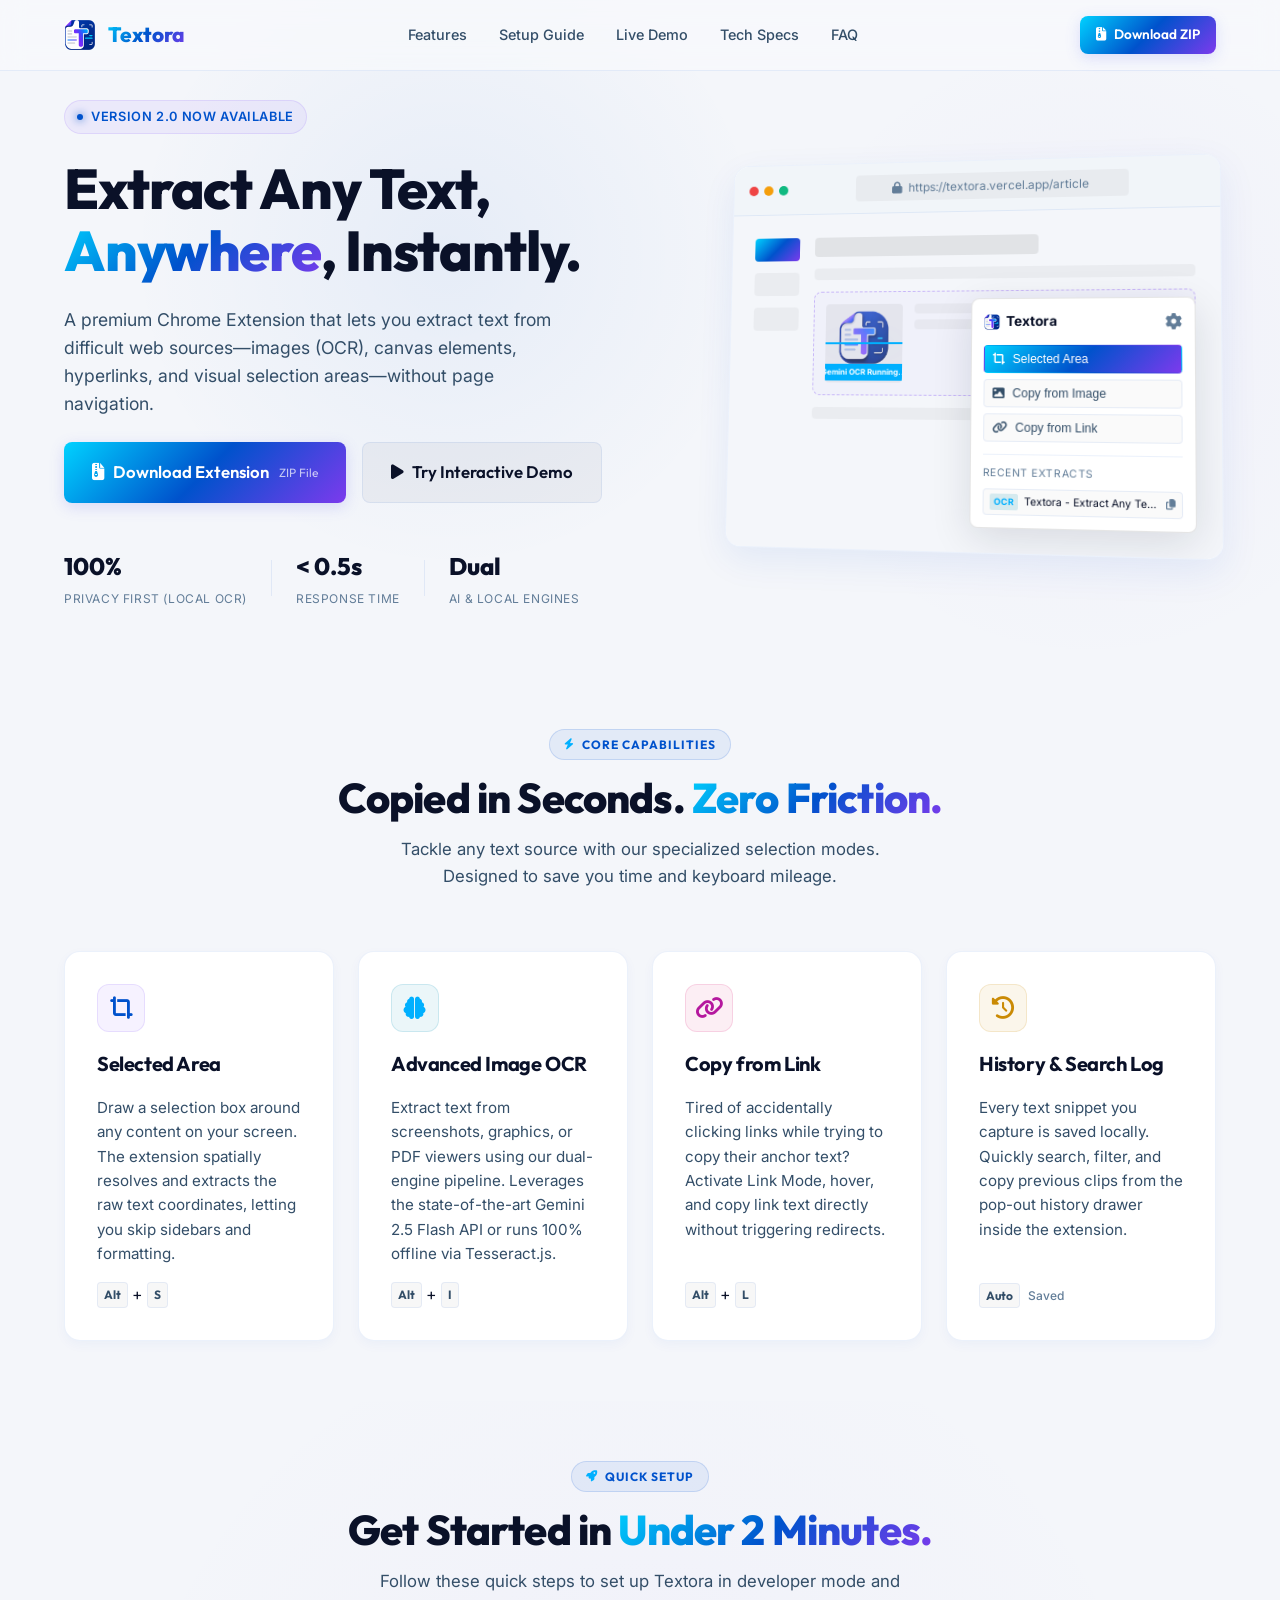
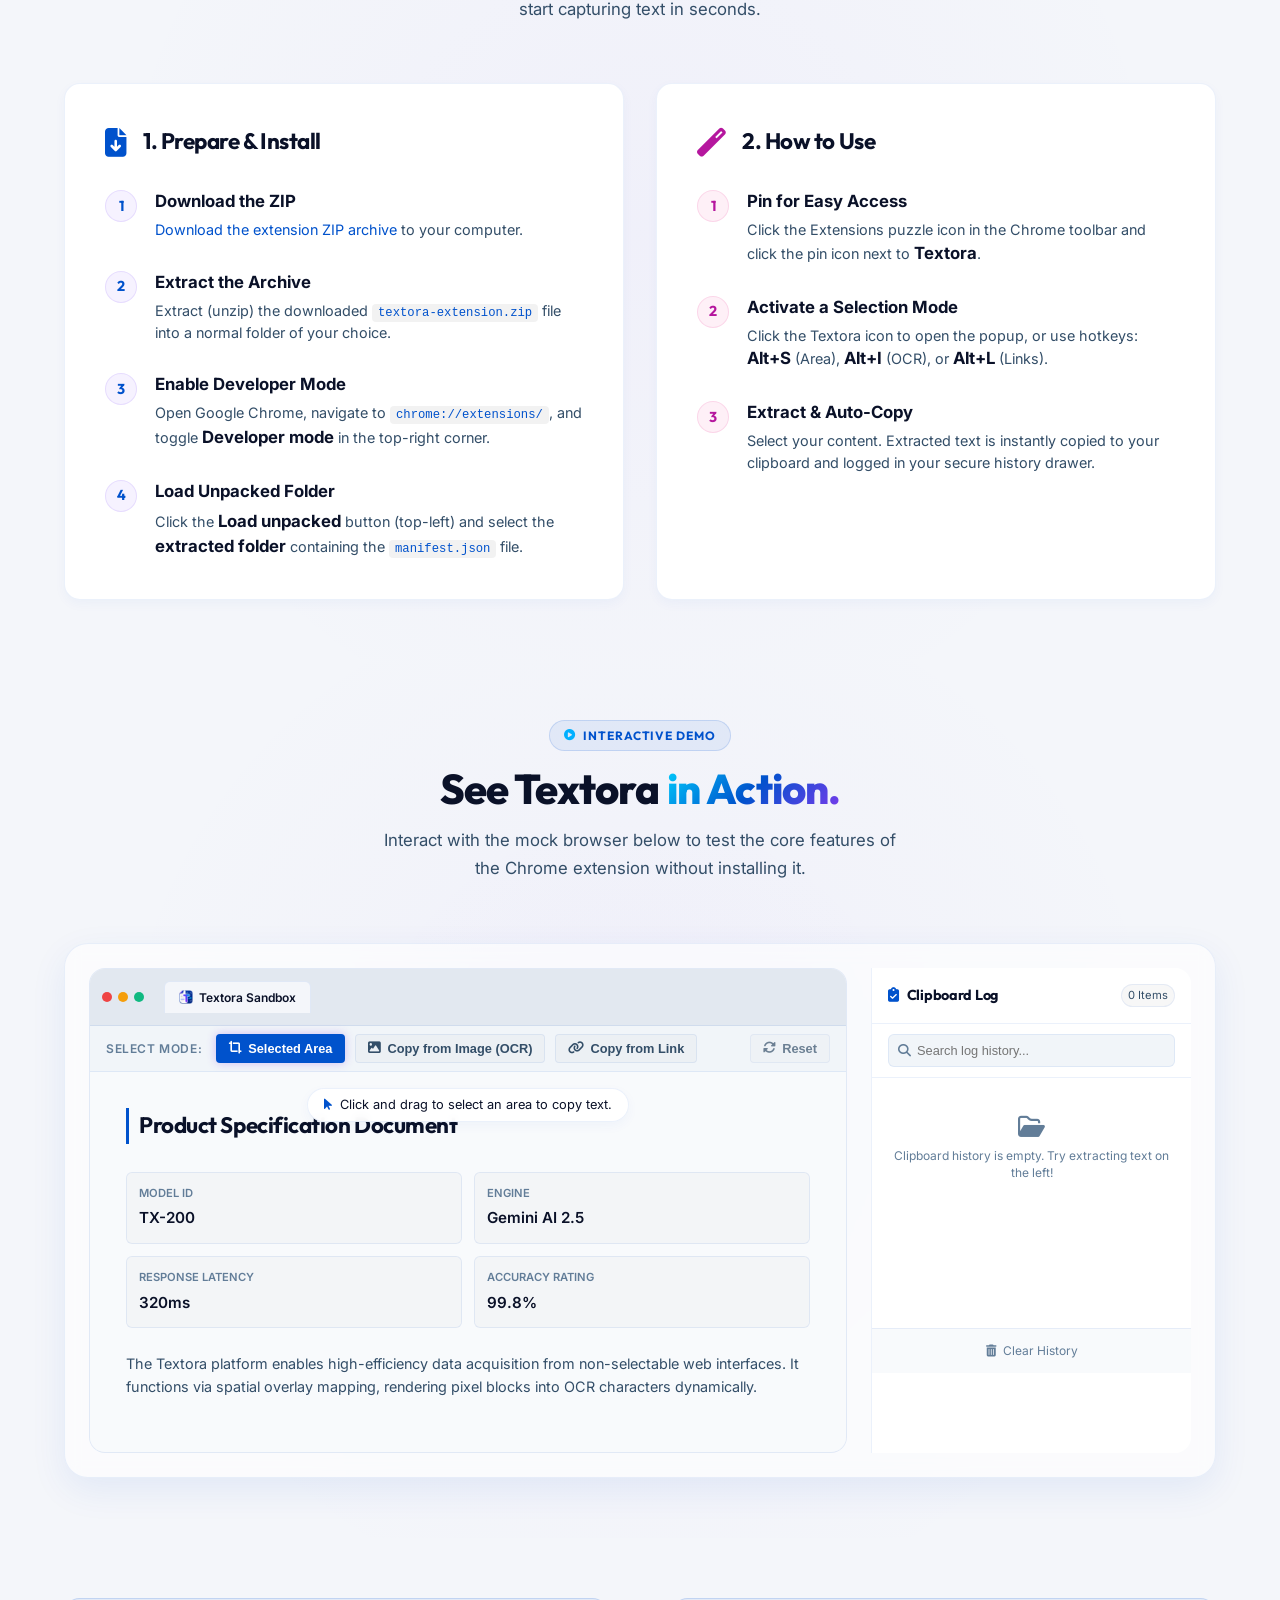
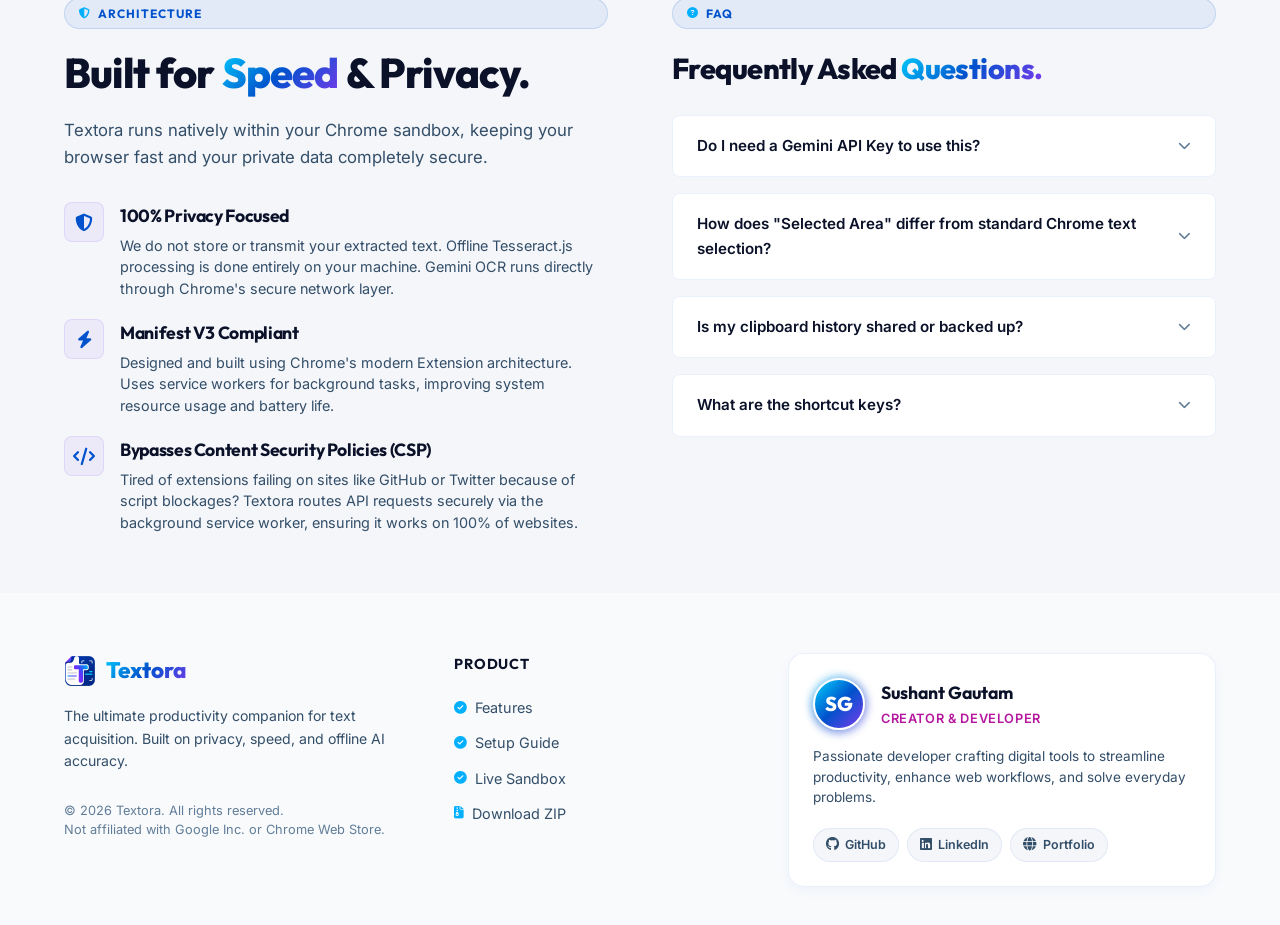
==== landing/index.html @ 580f899e "landing page make" ====
<!DOCTYPE html>
<html lang="en">
<head>
  <meta charset="UTF-8">
  <meta name="viewport" content="width=device-width, initial-scale=1.0">
  <title>Textora – Extract Any Text (Chrome Extension)</title>
  <meta name="description" content="Instantly copy all readable text from any webpage — full page, selected area, canvas elements, and image OCR. Powered by Gemini 2.5 Flash.">
  <link rel="icon" type="image/png" href="favicon.png">
  
  <!-- SEO & Social Meta Tags -->
  <meta property="og:title" content="Textora – Extract Any Text">
  <meta property="og:description" content="Instantly copy all readable text from any webpage — full page, selected area, canvas elements, and image OCR.">
  <meta property="og:image" content="logo.webp">
  <meta name="twitter:card" content="summary_large_image">

  <!-- Google Fonts -->
  <link rel="preconnect" href="https://fonts.googleapis.com">
  <link rel="preconnect" href="https://fonts.gstatic.com" crossorigin>
  <link href="https://fonts.googleapis.com/css2?family=Inter:wght@300;400;500;600;700&family=Outfit:wght@400;500;600;700;800&display=swap" rel="stylesheet">
  
  <!-- FontAwesome Icons -->
  <link rel="stylesheet" href="https://cdnjs.cloudflare.com/ajax/libs/font-awesome/6.4.0/css/all.min.css">
  
  <!-- Custom Stylesheet -->
  <link rel="stylesheet" href="style.css?v=1.7">
</head>
<body>

  <!-- Navigation Bar -->
  <header class="navbar" id="navbar">
    <div class="nav-container">
      <a href="#" class="brand">
        <img src="icon128.png" alt="Textora Logo" class="brand-logo" id="brand-logo-img">
        <span class="brand-name">Textora</span>
      </a>
      
      <nav class="nav-menu" id="nav-menu">
        <a href="#features" class="nav-link">Features</a>
        <a href="#guide" class="nav-link">Setup Guide</a>
        <a href="#playground" class="nav-link">Live Demo</a>
        <a href="#specs" class="nav-link">Tech Specs</a>
        <a href="#faq" class="nav-link">FAQ</a>
      </nav>
      
      <div class="nav-cta-wrapper">
        <a href="textora-extension.zip" download class="btn btn-primary btn-nav" id="nav-install-btn">
          <i class="fas fa-file-archive"></i> Download ZIP
        </a>
      </div>
    </div>
  </header>

  <!-- Hero Section -->
  <section class="hero-section">
    <div class="hero-glow-1"></div>
    <div class="hero-glow-2"></div>
    
    <div class="container hero-container">
      <div class="hero-content">
        <div class="hero-badge" id="hero-badge-tag">
          <span class="badge-dot"></span>
          <span class="badge-text">Version 2.0 Now Available</span>
        </div>
        <h1 class="hero-title">
          Extract Any Text, <span class="gradient-text">Anywhere</span>, Instantly.
        </h1>
        <p class="hero-description">
          A premium Chrome Extension that lets you extract text from difficult web sources—images (OCR), canvas elements, hyperlinks, and visual selection areas—without page navigation.
        </p>
        <div class="hero-ctas">
          <a href="textora-extension.zip" download class="btn btn-primary btn-lg" id="hero-primary-cta">
            <i class="fas fa-file-archive"></i> Download Extension <span class="btn-subtext">ZIP File</span>
          </a>
          <a href="#playground" class="btn btn-secondary btn-lg" id="hero-secondary-cta">
            <i class="fas fa-play"></i> Try Interactive Demo
          </a>
        </div>
        <div class="hero-stats">
          <div class="stat-item">
            <span class="stat-num">100%</span>
            <span class="stat-label">Privacy First (Local OCR)</span>
          </div>
          <div class="stat-divider"></div>
          <div class="stat-item">
            <span class="stat-num">&lt; 0.5s</span>
            <span class="stat-label">Response Time</span>
          </div>
          <div class="stat-divider"></div>
          <div class="stat-item">
            <span class="stat-num">Dual</span>
            <span class="stat-label">AI & Local Engines</span>
          </div>
        </div>
      </div>
      
      <!-- Interactive Preview/Mockup Window -->
      <div class="hero-preview">
        <div class="browser-window">
          <div class="browser-header">
            <div class="browser-dots">
              <span class="dot dot-red"></span>
              <span class="dot dot-yellow"></span>
              <span class="dot dot-green"></span>
            </div>
            <div class="browser-address">
              <i class="fas fa-lock"></i> https://textora.vercel.app/article
            </div>
          </div>
          <div class="browser-content">
            <div class="mock-webpage">
              <div class="mock-sidebar">
                <div class="sidebar-item active"></div>
                <div class="sidebar-item"></div>
                <div class="sidebar-item"></div>
              </div>
              <div class="mock-body">
                <div class="mock-text-title"></div>
                <div class="mock-text-paragraph-long"></div>
                
                <!-- Simulated Selection Area -->
                <div class="mock-selection-container">
                  <div class="mock-image-container">
                    <img src="logo.webp" alt="Extension Logo Preview" class="mock-img">
                    <div class="ocr-scanning-line"></div>
                    <div class="ocr-tag">Gemini OCR Running...</div>
                  </div>
                  <div class="mock-text-paragraph"></div>
                </div>

                <div class="mock-text-paragraph-medium"></div>
              </div>
              
              <!-- Simulated Extension Popup Overlay -->
              <div class="mock-extension-popup">
                <div class="popup-header">
                  <div class="popup-title">
                    <img src="icon128.png" alt="Textora Icon" class="popup-logo">
                    <span>Textora</span>
                  </div>
                  <i class="fas fa-cog text-muted"></i>
                </div>
                <div class="popup-buttons">
                  <button class="popup-btn active"><i class="fas fa-crop-alt"></i> Selected Area</button>
                  <button class="popup-btn"><i class="fas fa-image"></i> Copy from Image</button>
                  <button class="popup-btn"><i class="fas fa-link"></i> Copy from Link</button>
                </div>
                <div class="popup-history-preview">
                  <div class="history-preview-title">Recent Extracts</div>
                  <div class="history-item">
                    <span class="history-badge ocr">OCR</span>
                    <span class="history-text">Textora - Extract Any Text Instantly</span>
                    <i class="fas fa-copy icon-copy"></i>
                  </div>
                </div>
              </div>
            </div>
          </div>
        </div>
      </div>
    </div>
  </section>

  <!-- Core Features Section -->
  <section class="features-section" id="features">
    <div class="container">
      <div class="section-header">
        <span class="section-eyebrow"><i class="fas fa-bolt"></i> Core Capabilities</span>
        <h2 class="section-title">Copied in Seconds. <span class="gradient-text">Zero Friction.</span></h2>
        <p class="section-subtitle">Tackle any text source with our specialized selection modes. Designed to save you time and keyboard mileage.</p>
      </div>
      
      <div class="features-grid">
        <!-- Feature 1 -->
        <div class="feature-card" id="feature-card-area">
          <div class="feature-icon-wrapper purple">
            <i class="fas fa-crop-alt"></i>
          </div>
          <h3 class="feature-card-title">Selected Area</h3>
          <p class="feature-card-description">
            Draw a selection box around any content on your screen. The extension spatially resolves and extracts the raw text coordinates, letting you skip sidebars and formatting.
          </p>
          <div class="feature-shortcut">
            <span class="shortcut-key">Alt</span> + <span class="shortcut-key">S</span>
          </div>
        </div>

        <!-- Feature 2 -->
        <div class="feature-card" id="feature-card-ocr">
          <div class="feature-icon-wrapper cyan">
            <i class="fas fa-brain"></i>
          </div>
          <h3 class="feature-card-title">Advanced Image OCR</h3>
          <p class="feature-card-description">
            Extract text from screenshots, graphics, or PDF viewers using our dual-engine pipeline. Leverages the state-of-the-art Gemini 2.5 Flash API or runs 100% offline via Tesseract.js.
          </p>
          <div class="feature-shortcut">
            <span class="shortcut-key">Alt</span> + <span class="shortcut-key">I</span>
          </div>
        </div>

        <!-- Feature 3 -->
        <div class="feature-card" id="feature-card-link">
          <div class="feature-icon-wrapper pink">
            <i class="fas fa-link"></i>
          </div>
          <h3 class="feature-card-title">Copy from Link</h3>
          <p class="feature-card-description">
            Tired of accidentally clicking links while trying to copy their anchor text? Activate Link Mode, hover, and copy link text directly without triggering redirects.
          </p>
          <div class="feature-shortcut">
            <span class="shortcut-key">Alt</span> + <span class="shortcut-key">L</span>
          </div>
        </div>

        <!-- Feature 4 -->
        <div class="feature-card" id="feature-card-history">
          <div class="feature-icon-wrapper yellow">
            <i class="fas fa-history"></i>
          </div>
          <h3 class="feature-card-title">History & Search Log</h3>
          <p class="feature-card-description">
            Every text snippet you capture is saved locally. Quickly search, filter, and copy previous clips from the pop-out history drawer inside the extension.
          </p>
          <div class="feature-shortcut">
            <span class="shortcut-key">Auto</span> <span class="shortcut-label">Saved</span>
          </div>
        </div>
      </div>
    </div>
  </section>

  <!-- Getting Started (Prepare & Use) Section -->
  <section class="guide-section" id="guide">
    <div class="container">
      <div class="section-header">
        <span class="section-eyebrow"><i class="fas fa-rocket"></i> Quick Setup</span>
        <h2 class="section-title">Get Started in <span class="gradient-text">Under 2 Minutes.</span></h2>
        <p class="section-subtitle">Follow these quick steps to set up Textora in developer mode and start capturing text in seconds.</p>
      </div>
      
      <div class="guide-grid">
        <!-- Left Side: Prepare / Install -->
        <div class="guide-card">
          <div class="guide-card-header">
            <i class="fas fa-file-download guide-icon purple-text"></i>
            <h3>1. Prepare & Install</h3>
          </div>
          <ul class="guide-steps">
            <li>
              <span class="step-num-badge">1</span>
              <div class="step-text">
                <strong>Download the ZIP</strong>
                <p><a href="textora-extension.zip" download class="text-indigo">Download the extension ZIP archive</a> to your computer.</p>
              </div>
            </li>
            <li>
              <span class="step-num-badge">2</span>
              <div class="step-text">
                <strong>Extract the Archive</strong>
                <p>Extract (unzip) the downloaded <code>textora-extension.zip</code> file into a normal folder of your choice.</p>
              </div>
            </li>
            <li>
              <span class="step-num-badge">3</span>
              <div class="step-text">
                <strong>Enable Developer Mode</strong>
                <p>Open Google Chrome, navigate to <code>chrome://extensions/</code>, and toggle <strong>Developer mode</strong> in the top-right corner.</p>
              </div>
            </li>
            <li>
              <span class="step-num-badge">4</span>
              <div class="step-text">
                <strong>Load Unpacked Folder</strong>
                <p>Click the <strong>Load unpacked</strong> button (top-left) and select the <strong>extracted folder</strong> containing the <code>manifest.json</code> file.</p>
              </div>
            </li>
          </ul>
        </div>

        <!-- Right Side: Learn to Use -->
        <div class="guide-card">
          <div class="guide-card-header">
            <i class="fas fa-magic guide-icon pink-text"></i>
            <h3>2. How to Use</h3>
          </div>
          <ul class="guide-steps">
            <li>
              <span class="step-num-badge">1</span>
              <div class="step-text">
                <strong>Pin for Easy Access</strong>
                <p>Click the Extensions puzzle icon in the Chrome toolbar and click the pin icon next to <strong>Textora</strong>.</p>
              </div>
            </li>
            <li>
              <span class="step-num-badge">2</span>
              <div class="step-text">
                <strong>Activate a Selection Mode</strong>
                <p>Click the Textora icon to open the popup, or use hotkeys: <strong>Alt+S</strong> (Area), <strong>Alt+I</strong> (OCR), or <strong>Alt+L</strong> (Links).</p>
              </div>
            </li>
            <li>
              <span class="step-num-badge">3</span>
              <div class="step-text">
                <strong>Extract & Auto-Copy</strong>
                <p>Select your content. Extracted text is instantly copied to your clipboard and logged in your secure history drawer.</p>
              </div>
            </li>
          </ul>
        </div>
      </div>
    </div>
  </section>

  <!-- Interactive Live Playground Section -->
  <section class="playground-section" id="playground">
    <div class="playground-glow"></div>
    <div class="container">
      <div class="section-header">
        <span class="section-eyebrow"><i class="fas fa-play-circle"></i> Interactive Demo</span>
        <h2 class="section-title">See Textora <span class="gradient-text">in Action.</span></h2>
        <p class="section-subtitle">Interact with the mock browser below to test the core features of the Chrome extension without installing it.</p>
      </div>

      <div class="playground-layout">
        <!-- Interactive Webpage Simulator -->
        <div class="simulator-main">
          <div class="simulator-browser-header">
            <div class="simulator-dots">
              <span class="dot dot-red"></span>
              <span class="dot dot-yellow"></span>
              <span class="dot dot-green"></span>
            </div>
            <div class="simulator-tabs">
              <div class="simulator-tab active">
                <img src="icon128.png" alt="Textora Tab Logo" class="tab-icon">
                Textora Sandbox
              </div>
            </div>
          </div>
          
          <!-- Mode Toolbar Selector -->
          <div class="simulator-toolbar">
            <span class="toolbar-label">Select Mode:</span>
            <button class="tool-btn active" id="tool-area" data-mode="area">
              <i class="fas fa-crop-alt"></i> Selected Area
            </button>
            <button class="tool-btn" id="tool-ocr" data-mode="ocr">
              <i class="fas fa-image"></i> Copy from Image (OCR)
            </button>
            <button class="tool-btn" id="tool-link" data-mode="link">
              <i class="fas fa-link"></i> Copy from Link
            </button>
            <button class="tool-btn reset-btn" id="tool-reset" title="Reset Sandbox">
              <i class="fas fa-sync-alt"></i> Reset
            </button>
          </div>

          <!-- Canvas/Webpage Screen Simulator -->
          <div class="simulator-screen" id="sim-screen">
            <div class="screen-overlay-instructions" id="screen-instructions">
              <i class="fas fa-mouse-pointer pointer-icon"></i>
              <span id="instruction-text">Click and drag to select an area to copy text.</span>
            </div>

            <!-- Selection Box Helper -->
            <div class="selection-box" id="selection-box"></div>

            <!-- Page content that changes or is interactive based on active mode -->
            <div class="sandbox-page-content" id="sandbox-content">
              <!-- Selected Area content -->
              <div class="sandbox-area-content active-content" id="content-area-pane">
                <h3 class="sandbox-title">Product Specification Document</h3>
                <div class="sandbox-grid">
                  <div class="sandbox-grid-item" data-text="Model ID: TX-200">
                    <span class="grid-label">Model ID</span>
                    <span class="grid-val">TX-200</span>
                  </div>
                  <div class="sandbox-grid-item" data-text="Engine: Gemini AI 2.5">
                    <span class="grid-label">Engine</span>
                    <span class="grid-val">Gemini AI 2.5</span>
                  </div>
                  <div class="sandbox-grid-item" data-text="Response Latency: 320ms">
                    <span class="grid-label">Response Latency</span>
                    <span class="grid-val">320ms</span>
                  </div>
                  <div class="sandbox-grid-item" data-text="Accuracy Rating: 99.8%">
                    <span class="grid-label">Accuracy Rating</span>
                    <span class="grid-val">99.8%</span>
                  </div>
                </div>
                <p class="sandbox-desc" data-text="The Textora platform enables high-efficiency data acquisition from non-selectable web interfaces.">
                  The Textora platform enables high-efficiency data acquisition from non-selectable web interfaces. It functions via spatial overlay mapping, rendering pixel blocks into OCR characters dynamically.
                </p>
              </div>

              <!-- OCR Content -->
              <div class="sandbox-ocr-content" id="content-ocr-pane">
                <h3 class="sandbox-title">Extract Text from Images</h3>
                <p class="sandbox-desc">Double click the image or draw a box over it to trigger simulated OCR.</p>
                <div class="ocr-playground-image-container" id="ocr-img-container">
                  <img src="logo.webp" alt="Textora Infographic Logo" class="ocr-target-image" id="ocr-target-image-el">
                  <div class="ocr-marker-overlay">
                    <div class="text-marker" style="top: 25%; left: 35%;">TEXTORA OCR</div>
                    <div class="text-marker" style="top: 50%; left: 24%;">FAST MULTIMODAL EXTRACTION</div>
                    <div class="text-marker" style="top: 72%; left: 33%;">100% RELIABLE TEXT CAPTURE</div>
                  </div>
                  <div class="ocr-scanning-bar" id="ocr-scan-bar"></div>
                </div>
              </div>

              <!-- Link Content -->
              <div class="sandbox-link-content" id="content-link-pane">
                <h3 class="sandbox-title">Copy Link Text</h3>
                <p class="sandbox-desc">Clicking any link below will copy its text without redirecting your browser.</p>
                
                <div class="sandbox-links-list">
                  <a href="textora-extension.zip" download class="sandbox-sim-link" data-text="Download V2.0 Setup Installer">
                    <i class="fas fa-download"></i> Download V2.0 Setup Installer
                  </a>
                  <a href="#playground" class="sandbox-sim-link" data-text="Access Gemini API Developer Console">
                    <i class="fas fa-external-link-alt"></i> Access Gemini API Developer Console
                  </a>
                  <a href="#playground" class="sandbox-sim-link" data-text="View Complete Open Source Repository">
                    <i class="fab fa-github"></i> View Complete Open Source Repository
                  </a>
                </div>
              </div>
            </div>
          </div>
        </div>

        <!-- Simulated Extension History Drawer Sidebar -->
        <div class="simulator-sidebar">
          <div class="sidebar-header">
            <h4 class="sidebar-title"><i class="fas fa-clipboard-check text-indigo"></i> Clipboard Log</h4>
            <span class="history-count" id="history-counter">0 Items</span>
          </div>
          <div class="sidebar-search">
            <i class="fas fa-search search-icon"></i>
            <input type="text" placeholder="Search log history..." class="search-input" id="search-history-input">
          </div>
          
          <!-- History Items Container -->
          <div class="sidebar-history-list" id="history-items-list">
            <!-- Dynamic items go here -->
            <div class="history-empty" id="history-empty-state">
              <i class="far fa-folder-open empty-icon"></i>
              <p>Clipboard history is empty. Try extracting text on the left!</p>
            </div>
          </div>

          <div class="sidebar-footer">
            <div class="btn-clear-history" id="clear-history-btn">
              <i class="fas fa-trash-alt"></i> Clear History
            </div>
          </div>
        </div>
      </div>
    </div>
  </section>

  <!-- Technical Specifications / FAQ Section -->
  <section class="specs-section" id="specs">
    <div class="container">
      <div class="specs-grid">
        <div class="specs-details">
          <span class="section-eyebrow" style="justify-content:flex-start;"><i class="fas fa-shield-alt"></i> Architecture</span>
          <h2 class="section-title text-left">Built for <span class="gradient-text">Speed</span> &amp; Privacy.</h2>
          <p class="specs-intro">Textora runs natively within your Chrome sandbox, keeping your browser fast and your private data completely secure.</p>
          
          <div class="spec-row">
            <div class="spec-icon"><i class="fas fa-shield-alt"></i></div>
            <div class="spec-info">
              <h4>100% Privacy Focused</h4>
              <p>We do not store or transmit your extracted text. Offline Tesseract.js processing is done entirely on your machine. Gemini OCR runs directly through Chrome's secure network layer.</p>
            </div>
          </div>

          <div class="spec-row">
            <div class="spec-icon"><i class="fas fa-bolt"></i></div>
            <div class="spec-info">
              <h4>Manifest V3 Compliant</h4>
              <p>Designed and built using Chrome's modern Extension architecture. Uses service workers for background tasks, improving system resource usage and battery life.</p>
            </div>
          </div>

          <div class="spec-row">
            <div class="spec-icon"><i class="fas fa-code"></i></div>
            <div class="spec-info">
              <h4>Bypasses Content Security Policies (CSP)</h4>
              <p>Tired of extensions failing on sites like GitHub or Twitter because of script blockages? Textora routes API requests securely via the background service worker, ensuring it works on 100% of websites.</p>
            </div>
          </div>
        </div>

        <!-- FAQ Cards -->
        <div class="faq-container" id="faq">
          <span class="section-eyebrow" style="justify-content:flex-start;"><i class="fas fa-question-circle"></i> FAQ</span>
          <h3 class="faq-section-title">Frequently Asked <span class="gradient-text">Questions.</span></h3>
          
          <div class="faq-item">
            <div class="faq-question">
              <span>Do I need a Gemini API Key to use this?</span>
              <i class="fas fa-chevron-down faq-arrow"></i>
            </div>
            <div class="faq-answer">
              <p>No, you do not. Textora includes Tesseract.js running fully locally in your browser to perform OCR offline. If you want maximum speed and accuracy for complex text, you can configure your own Gemini API Key (Gemini 2.5 Flash is currently free to use).</p>
            </div>
          </div>

          <div class="faq-item">
            <div class="faq-question">
              <span>How does "Selected Area" differ from standard Chrome text selection?</span>
              <i class="fas fa-chevron-down faq-arrow"></i>
            </div>
            <div class="faq-answer">
              <p>Standard selection forces you to select lines of text sequentially. Selected Area lets you draw a physical bounding box. It then traverses the page's DOM elements and extracts only the text that visually overlaps with that box. Ideal for columns, graphs, and tables.</p>
            </div>
          </div>

          <div class="faq-item">
            <div class="faq-question">
              <span>Is my clipboard history shared or backed up?</span>
              <i class="fas fa-chevron-down faq-arrow"></i>
            </div>
            <div class="faq-answer">
              <p>Never. Your history is stored inside the local storage of your web browser (`chrome.storage.local`). We have no servers, no analytic scripts tracking your copies, and zero access to your captured text.</p>
            </div>
          </div>

          <div class="faq-item">
            <div class="faq-question">
              <span>What are the shortcut keys?</span>
              <i class="fas fa-chevron-down faq-arrow"></i>
            </div>
            <div class="faq-answer">
              <p>You can toggle actions instantly using the standard hotkeys: Alt+S (Selected Area), Alt+I (Copy from Image OCR), and Alt+L (Copy Link Text). These shortcuts can be customized in `chrome://extensions/shortcuts`.</p>
            </div>
          </div>
        </div>
      </div>
    </div>
  </section>



  <!-- Footer -->
  <footer class="site-footer">
    <div class="container footer-container">
      <!-- Column 1: Brand Info & Copyright -->
      <div class="footer-brand">
        <div class="footer-logo-wrapper">
          <img src="icon128.png" alt="Textora Footer Logo" class="footer-logo">
          <span class="footer-logo-text">Textora</span>
        </div>
        <p class="footer-desc">The ultimate productivity companion for text acquisition. Built on privacy, speed, and offline AI accuracy.</p>
        <p class="footer-copyright">&copy; 2026 Textora. All rights reserved.<br>Not affiliated with Google Inc. or Chrome Web Store.</p>
      </div>
      
      <!-- Column 2: Product Quick Links -->
      <div class="footer-links-col">
        <h5>Product</h5>
        <a href="#features" id="footer-link-features"><i class="fas fa-circle-check footer-link-icon"></i> Features</a>
        <a href="#guide" id="footer-link-guide"><i class="fas fa-circle-check footer-link-icon"></i> Setup Guide</a>
        <a href="#playground" id="footer-link-playground"><i class="fas fa-circle-check footer-link-icon"></i> Live Sandbox</a>
        <a href="textora-extension.zip" download id="footer-link-download"><i class="fas fa-file-archive footer-link-icon"></i> Download ZIP</a>
      </div>

      <!-- Column 3: Founder Card -->
      <div class="footer-founder">
        <div class="founder-card">
          <div class="founder-card-header">
            <div class="founder-avatar-wrapper">
              <div class="founder-avatar">SG</div>
              <div class="founder-avatar-glow"></div>
            </div>
            <div class="founder-meta">
              <span class="founder-name">Sushant Gautam</span>
              <span class="founder-role">Creator & Developer</span>
            </div>
          </div>
          <p class="founder-bio">Passionate developer crafting digital tools to streamline productivity, enhance web workflows, and solve everyday problems.</p>
          <div class="founder-socials">
            <a href="https://github.com/Iamsushantgautam" target="_blank" class="founder-social-btn github" id="founder-link-github" aria-label="GitHub">
              <i class="fab fa-github"></i>
              <span>GitHub</span>
            </a>
            <a href="https://www.linkedin.com/in/iamsushantgautam" target="_blank" class="founder-social-btn linkedin" id="founder-link-linkedin" aria-label="LinkedIn">
              <i class="fab fa-linkedin"></i>
              <span>LinkedIn</span>
            </a>
            <a href="https://sushant.online" target="_blank" class="founder-social-btn portfolio" id="founder-link-portfolio" aria-label="Portfolio">
              <i class="fas fa-globe"></i>
              <span>Portfolio</span>
            </a>
          </div>
        </div>
      </div>
    </div>
  </footer>

  <!-- Script for Interactive Playground -->
  <script src="script.js?v=1.1"></script>
</body>
</html>
---- landing/style.css ----
/* ==========================================================================
   Textora Landing Page - Design System & Styling (Light Mode Exclusive)
   ========================================================================== */

/* --- CSS VARIABLES & TOKENS --- */
:root {
  --font-display: 'Outfit', 'Inter', system-ui, -apple-system, sans-serif;
  --font-body: 'Inter', system-ui, -apple-system, sans-serif;
  
  /* Color Palette - Light Theme matched with Logo */
  --bg-main: #f4f6fa;
  --bg-surface: #ffffff;
  --bg-surface-hover: #eef2f7;
  --bg-input: #f1f5f9;
  
  /* Custom Gradients representing the Logo's 'T' gradient */
  --primary-gradient: linear-gradient(135deg, #00d2ff 0%, #0052cc 50%, #7c3aed 100%);
  --cyan-gradient: linear-gradient(135deg, #00d2ff 0%, #0088cc 100%);
  --pink-gradient: linear-gradient(135deg, #7c3aed 0%, #b5179e 100%); /* Magenta fold */
  --glow-gradient: radial-gradient(circle, rgba(0, 82, 204, 0.06) 0%, rgba(0, 82, 204, 0) 70%);

  --color-primary: #0052cc;         /* Logo central blue */
  --color-primary-light: #0073e6;   /* Sky blue */
  --color-cyan: #00b0ff;            /* Electric cyan top of T */
  --color-pink: #b5179e;            /* Magenta fold corner */
  --color-yellow: #ca8a04;          /* Warm gold */
  
  --text-primary: #0a1128;          /* Very deep blue-black text */
  --text-secondary: #334e68;        /* Blue-grey secondary text */
  --text-muted: #627d98;            /* Muted blue-grey text */
  
  /* Borders and Shadows */
  --border-color: rgba(0, 82, 204, 0.08);
  --border-color-focus: rgba(0, 82, 204, 0.4);
  --shadow-sm: 0 4px 12px rgba(0, 82, 204, 0.04);
  --shadow-md: 0 12px 36px rgba(0, 82, 204, 0.08);
  --shadow-glow: 0 0 25px rgba(0, 82, 204, 0.15);
  --shadow-glow-cyan: 0 0 25px rgba(0, 176, 255, 0.15);
  
  /* Layout */
  --container-max-width: 1200px;
  --border-radius-sm: 8px;
  --border-radius-md: 16px;
  --border-radius-lg: 24px;
  --transition-fast: 0.2s ease;
  --transition-normal: 0.3s ease;
}

/* --- RESET & BASE STYLES --- */
* {
  box-sizing: border-box;
  margin: 0;
  padding: 0;
}

html {
  scroll-behavior: smooth;
}

body {
  background-color: var(--bg-main);
  color: var(--text-primary);
  font-family: var(--font-body);
  line-height: 1.6;
  -webkit-font-smoothing: antialiased;
  overflow-x: hidden;
}

h1, h2, h3, h4, h5, h6 {
  font-family: var(--font-display);
  font-weight: 700;
  letter-spacing: -0.02em;
}

a {
  color: inherit;
  text-decoration: none;
}

/* --- UTILITY CLASSES --- */
.container {
  width: 90%;
  max-width: var(--container-max-width);
  margin: 0 auto;
}

.gradient-text {
  background: var(--primary-gradient);
  -webkit-background-clip: text;
  -webkit-text-fill-color: transparent;
}

.text-center { text-align: center; }
.text-left { text-align: left; }
.text-muted { color: var(--text-muted); }
.text-indigo { color: var(--color-primary); }

/* --- BUTTONS --- */
.btn {
  display: inline-flex;
  align-items: center;
  justify-content: center;
  gap: 8px;
  padding: 10px 20px;
  border-radius: var(--border-radius-sm);
  font-family: var(--font-display);
  font-weight: 600;
  cursor: pointer;
  transition: all var(--transition-fast) ease-in-out;
  border: none;
  font-size: 0.95rem;
}

.btn-primary {
  background: var(--primary-gradient);
  color: #fff;
  box-shadow: 0 4px 15px rgba(99, 102, 241, 0.2);
}

.btn-primary:hover {
  transform: translateY(-2px);
  box-shadow: var(--shadow-glow);
  filter: brightness(1.1);
}

.btn-secondary {
  background: rgba(15, 23, 42, 0.04);
  border: 1px solid var(--border-color);
  color: var(--text-primary);
}

.btn-secondary:hover {
  background: rgba(15, 23, 42, 0.08);
  transform: translateY(-2px);
}

.btn-lg {
  padding: 16px 28px;
  font-size: 1.05rem;
  border-radius: var(--border-radius-sm);
}

.btn-nav {
  padding: 8px 16px;
  font-size: 0.85rem;
}

.btn-subtext {
  font-size: 0.75rem;
  opacity: 0.7;
  font-weight: 400;
  margin-left: 2px;
}

/* --- NAVIGATION BAR --- */
.navbar {
  position: fixed;
  top: 0;
  left: 0;
  right: 0;
  z-index: 100;
  padding: 16px 0;
  background: rgba(248, 250, 252, 0.7);
  backdrop-filter: blur(12px);
  border-bottom: 1px solid var(--border-color);
  transition: padding var(--transition-fast);
}

.navbar.scrolled {
  padding: 12px 0;
  background: rgba(248, 250, 252, 0.9);
}

.nav-container {
  width: 90%;
  max-width: var(--container-max-width);
  margin: 0 auto;
  display: flex;
  align-items: center;
  justify-content: space-between;
}

.brand {
  display: flex;
  align-items: center;
  gap: 12px;
}

.brand-logo {
  width: 32px;
  height: 32px;
}

.brand-name {
  font-family: var(--font-display);
  font-size: 1.3rem;
  font-weight: 800;
  background: var(--primary-gradient);
  -webkit-background-clip: text;
  -webkit-text-fill-color: transparent;
}

.nav-menu {
  display: flex;
  gap: 32px;
}

.nav-link {
  color: var(--text-secondary);
  font-size: 0.9rem;
  font-weight: 500;
  transition: color var(--transition-fast);
}

.nav-link:hover {
  color: var(--text-primary);
}

/* --- HERO SECTION --- */
.hero-section {
  position: relative;
  padding: 100px 0 60px 0;
  overflow: hidden;
}

.hero-glow-1 {
  position: absolute;
  top: -10%;
  left: 10%;
  width: 50vw;
  height: 50vw;
  background: var(--glow-gradient);
  z-index: -1;
  pointer-events: none;
}

.hero-glow-2 {
  position: absolute;
  bottom: 0;
  right: -10%;
  width: 50vw;
  height: 50vw;
  background: radial-gradient(circle, rgba(139, 92, 246, 0.04) 0%, rgba(99, 102, 241, 0) 70%);
  z-index: -1;
  pointer-events: none;
}

.hero-container {
  display: grid;
  grid-template-columns: 1.1fr 0.9fr;
  gap: 48px;
  align-items: center;
}

.hero-content {
  display: flex;
  flex-direction: column;
  gap: 24px;
}

.hero-badge {
  display: inline-flex;
  align-items: center;
  gap: 8px;
  background: rgba(139, 92, 246, 0.08);
  border: 1px solid rgba(139, 92, 246, 0.15);
  padding: 6px 12px;
  border-radius: 100px;
  align-self: flex-start;
}

.badge-dot {
  width: 6px;
  height: 6px;
  background: var(--color-primary);
  border-radius: 50%;
  box-shadow: 0 0 8px var(--color-primary);
}

.badge-text {
  font-size: 0.8rem;
  font-weight: 600;
  color: var(--color-primary);
  text-transform: uppercase;
  letter-spacing: 0.05em;
}

.hero-title {
  font-size: 3.5rem;
  line-height: 1.1;
  font-weight: 800;
}

.hero-description {
  font-size: 1.1rem;
  color: var(--text-secondary);
  max-width: 520px;
}

.hero-ctas {
  display: flex;
  gap: 16px;
  flex-wrap: wrap;
}

.hero-stats {
  display: flex;
  align-items: center;
  gap: 24px;
  margin-top: 20px;
}

.stat-item {
  display: flex;
  flex-direction: column;
  gap: 4px;
}

.stat-num {
  font-family: var(--font-display);
  font-size: 1.5rem;
  font-weight: 800;
  color: var(--text-primary);
}

.stat-label {
  font-size: 0.75rem;
  color: var(--text-muted);
  text-transform: uppercase;
  letter-spacing: 0.05em;
}

.stat-divider {
  width: 1px;
  height: 36px;
  background: var(--border-color);
}

/* Hero Browser Preview Mockup */
.hero-preview {
  position: relative;
  z-index: 10;
  perspective: 1000px;
}

.browser-window {
  background: var(--bg-surface);
  border: 1px solid var(--border-color);
  border-radius: var(--border-radius-md);
  box-shadow: var(--shadow-md);
  overflow: hidden;
  transition: transform var(--transition-normal);
  transform: rotateY(-8deg) rotateX(4deg);
}

.browser-window:hover {
  transform: rotateY(0deg) rotateX(0deg);
}

.browser-header {
  background: #f1f5f9;
  padding: 12px 16px;
  display: flex;
  align-items: center;
  border-bottom: 1px solid var(--border-color);
  position: relative;
}

.browser-dots {
  display: flex;
  gap: 6px;
}

.dot {
  width: 10px;
  height: 10px;
  border-radius: 50%;
}
.dot-red { background: #ef4444; }
.dot-yellow { background: #f59e0b; }
.dot-green { background: #10b981; }

.browser-address {
  margin: 0 auto;
  background: rgba(0, 0, 0, 0.04);
  padding: 4px 24px;
  border-radius: 4px;
  font-size: 0.75rem;
  color: var(--text-muted);
  width: 60%;
  text-align: center;
  white-space: nowrap;
  overflow: hidden;
  text-overflow: ellipsis;
  display: flex;
  align-items: center;
  justify-content: center;
  gap: 6px;
}

.browser-content {
  padding: 24px;
  background: var(--bg-main);
  position: relative;
  height: 340px;
}

/* Mock Webpage Elements */
.mock-webpage {
  display: flex;
  gap: 16px;
  height: 100%;
}

.mock-sidebar {
  width: 48px;
  display: flex;
  flex-direction: column;
  gap: 12px;
}

.sidebar-item {
  height: 24px;
  background: rgba(0, 0, 0, 0.04);
  border-radius: 4px;
}
.sidebar-item.active {
  background: var(--primary-gradient);
}

.mock-body {
  flex: 1;
  display: flex;
  flex-direction: column;
  gap: 12px;
}

.mock-text-title {
  height: 20px;
  width: 60%;
  background: rgba(0, 0, 0, 0.08);
  border-radius: 4px;
}

.mock-text-paragraph-long {
  height: 12px;
  width: 100%;
  background: rgba(0, 0, 0, 0.04);
  border-radius: 4px;
}

.mock-selection-container {
  display: flex;
  gap: 12px;
  border: 1px dashed rgba(139, 92, 246, 0.4);
  padding: 12px;
  border-radius: 8px;
  background: rgba(139, 92, 246, 0.03);
  position: relative;
}

.mock-image-container {
  width: 80px;
  height: 80px;
  background: rgba(0, 0, 0, 0.05);
  border-radius: 4px;
  position: relative;
  overflow: hidden;
  display: flex;
  align-items: center;
  justify-content: center;
}

.mock-img {
  width: 100%;
  height: 100%;
  object-fit: cover;
  opacity: 0.8;
}

.ocr-scanning-line {
  position: absolute;
  left: 0;
  width: 100%;
  height: 2px;
  background: var(--color-cyan);
  box-shadow: var(--shadow-glow-cyan);
  animation: scan 2s infinite ease-in-out;
}

.ocr-tag {
  position: absolute;
  bottom: 2px;
  left: 50%;
  transform: translateX(-50%);
  font-size: 0.5rem;
  background: var(--color-cyan);
  color: #fff;
  padding: 2px 4px;
  border-radius: 2px;
  font-weight: 700;
  white-space: nowrap;
}

.mock-text-paragraph {
  flex: 1;
  display: flex;
  flex-direction: column;
  gap: 6px;
}
.mock-text-paragraph::before, .mock-text-paragraph::after {
  content: "";
  height: 10px;
  border-radius: 4px;
  background: rgba(0, 0, 0, 0.04);
}
.mock-text-paragraph::before { width: 100%; }
.mock-text-paragraph::after { width: 80%; }

.mock-text-paragraph-medium {
  height: 12px;
  width: 90%;
  background: rgba(0, 0, 0, 0.04);
  border-radius: 4px;
}

/* Mock Extension Panel */
.mock-extension-popup {
  position: absolute;
  bottom: 24px;
  right: 24px;
  width: 220px;
  background: var(--bg-surface);
  border: 1px solid rgba(0, 0, 0, 0.1);
  border-radius: var(--border-radius-sm);
  box-shadow: 0 10px 40px rgba(15, 23, 42, 0.12);
  padding: 12px;
  z-index: 20;
  animation: float 4s infinite ease-in-out;
}

.popup-header {
  display: flex;
  justify-content: space-between;
  align-items: center;
  margin-bottom: 12px;
}

.popup-title {
  display: flex;
  align-items: center;
  gap: 6px;
  font-size: 0.85rem;
  font-weight: 700;
}

.popup-logo {
  width: 16px;
  height: 16px;
}

.popup-buttons {
  display: flex;
  flex-direction: column;
  gap: 6px;
  margin-bottom: 12px;
}

.popup-btn {
  background: rgba(0, 0, 0, 0.02);
  border: 1px solid var(--border-color);
  color: var(--text-secondary);
  border-radius: 4px;
  padding: 6px 8px;
  font-size: 0.75rem;
  text-align: left;
  display: flex;
  align-items: center;
  gap: 8px;
  cursor: default;
}
.popup-btn.active {
  background: var(--primary-gradient);
  color: #fff;
  border-color: transparent;
}

.popup-history-preview {
  border-top: 1px solid var(--border-color);
  padding-top: 10px;
}

.history-preview-title {
  font-size: 0.65rem;
  text-transform: uppercase;
  color: var(--text-muted);
  letter-spacing: 0.05em;
  margin-bottom: 6px;
}

.history-item {
  display: flex;
  align-items: center;
  gap: 6px;
  background: rgba(0, 0, 0, 0.02);
  border: 1px solid var(--border-color);
  padding: 4px 6px;
  border-radius: 4px;
  font-size: 0.65rem;
}

.history-badge {
  padding: 1px 4px;
  border-radius: 2px;
  font-size: 0.55rem;
  font-weight: 700;
  text-transform: uppercase;
}
.history-badge.ocr {
  background: rgba(8, 145, 178, 0.15);
  color: var(--color-cyan);
}

.history-text {
  flex: 1;
  white-space: nowrap;
  overflow: hidden;
  text-overflow: ellipsis;
  color: var(--text-primary);
}

.icon-copy {
  color: var(--text-muted);
  font-size: 0.65rem;
}

/* Animations */
@keyframes scan {
  0% { top: 0; }
  50% { top: 100%; }
  100% { top: 0; }
}

@keyframes float {
  0% { transform: translateY(0); }
  50% { transform: translateY(-8px); }
  100% { transform: translateY(0); }
}

/* --- CORE FEATURES --- */
.features-section {
  padding: 60px 0;
}

.section-header {
  text-align: center;
  max-width: 650px;
  margin: 0 auto 60px auto;
  display: flex;
  flex-direction: column;
  align-items: center;
  gap: 14px;
}

.section-eyebrow {
  display: inline-flex;
  align-items: center;
  gap: 7px;
  justify-content: center;
  font-family: var(--font-display);
  font-size: 0.75rem;
  font-weight: 700;
  letter-spacing: 0.08em;
  text-transform: uppercase;
  color: var(--color-primary);
  background: rgba(0, 82, 204, 0.07);
  border: 1px solid rgba(0, 82, 204, 0.15);
  padding: 5px 14px;
  border-radius: 999px;
}

.section-eyebrow i {
  font-size: 0.7rem;
  color: var(--color-cyan);
}

.section-title {
  font-size: 2.6rem;
  font-weight: 800;
  line-height: 1.15;
  color: var(--text-primary);
  position: relative;
  display: inline-block;
}

.section-subtitle {
  font-size: 1.05rem;
  color: var(--text-secondary);
  line-height: 1.65;
  max-width: 540px;
  margin: 0 auto;
}

.faq-section-title {
  font-size: 1.6rem;
  font-weight: 800;
  color: var(--text-primary);
  margin-bottom: 24px;
}


.features-grid {
  display: grid;
  grid-template-columns: repeat(auto-fit, minmax(250px, 1fr));
  gap: 24px;
}

.feature-card {
  background: var(--bg-surface);
  border: 1px solid var(--border-color);
  border-radius: var(--border-radius-md);
  padding: 32px;
  transition: all var(--transition-normal);
  display: flex;
  flex-direction: column;
  gap: 16px;
  position: relative;
  box-shadow: var(--shadow-sm);
}

.feature-card:hover {
  transform: translateY(-6px);
  border-color: var(--border-color-focus);
  box-shadow: var(--shadow-md);
}

.feature-icon-wrapper {
  width: 48px;
  height: 48px;
  border-radius: 12px;
  display: flex;
  align-items: center;
  justify-content: center;
  font-size: 1.4rem;
}
.feature-icon-wrapper.purple {
  background: rgba(139, 92, 246, 0.08);
  color: var(--color-primary);
  border: 1px solid rgba(139, 92, 246, 0.15);
}
.feature-icon-wrapper.cyan {
  background: rgba(8, 145, 178, 0.08);
  color: var(--color-cyan);
  border: 1px solid rgba(8, 145, 178, 0.15);
}
.feature-icon-wrapper.pink {
  background: rgba(219, 39, 119, 0.08);
  color: var(--color-pink);
  border: 1px solid rgba(219, 39, 119, 0.15);
}
.feature-icon-wrapper.yellow {
  background: rgba(202, 138, 4, 0.08);
  color: var(--color-yellow);
  border: 1px solid rgba(202, 138, 4, 0.15);
}

.feature-card-title {
  font-size: 1.25rem;
  font-weight: 700;
}

.feature-card-description {
  font-size: 0.95rem;
  color: var(--text-secondary);
  line-height: 1.6;
}

.feature-shortcut {
  margin-top: auto;
  align-self: flex-start;
  display: flex;
  align-items: center;
  gap: 4px;
}

.shortcut-key {
  font-family: var(--font-display);
  font-size: 0.75rem;
  font-weight: 700;
  background: rgba(0, 0, 0, 0.03);
  border: 1px solid var(--border-color);
  padding: 2px 6px;
  border-radius: 4px;
  color: var(--text-secondary);
}

.shortcut-label {
  font-size: 0.75rem;
  color: var(--text-muted);
  font-weight: 500;
  margin-left: 4px;
}

/* --- SETUP GUIDE SECTION --- */
.guide-section {
  padding: 60px 0;
  background: radial-gradient(circle at center, rgba(139, 92, 246, 0.04) 0%, rgba(248, 250, 252, 0) 70%);
}

.guide-grid {
  display: grid;
  grid-template-columns: repeat(2, 1fr);
  gap: 32px;
}

.guide-card {
  background: var(--bg-surface);
  border: 1px solid var(--border-color);
  border-radius: var(--border-radius-md);
  padding: 40px;
  transition: all var(--transition-normal);
  box-shadow: var(--shadow-sm);
}

.guide-card:hover {
  transform: translateY(-4px);
  border-color: var(--border-color-focus);
  box-shadow: var(--shadow-md);
}

.guide-card-header {
  display: flex;
  align-items: center;
  gap: 16px;
  margin-bottom: 28px;
}

.guide-icon {
  font-size: 1.8rem;
}

.purple-text {
  color: var(--color-primary);
}

.pink-text {
  color: var(--color-pink);
}

.guide-card h3 {
  font-size: 1.4rem;
  font-weight: 700;
}

.guide-steps {
  list-style: none;
  display: flex;
  flex-direction: column;
  gap: 28px;
}

.guide-steps li {
  display: flex;
  gap: 18px;
  align-items: flex-start;
}

.step-num-badge {
  width: 32px;
  height: 32px;
  border-radius: 50%;
  background: rgba(139, 92, 246, 0.08);
  border: 1px solid rgba(139, 92, 246, 0.15);
  color: var(--color-primary);
  display: flex;
  align-items: center;
  justify-content: center;
  font-weight: 700;
  font-family: var(--font-display);
  font-size: 0.9rem;
  flex-shrink: 0;
  margin-top: 2px;
}

.guide-card:nth-child(2) .step-num-badge {
  color: var(--color-pink);
  background: rgba(236, 72, 153, 0.08);
  border-color: rgba(236, 72, 153, 0.15);
}

.step-text {
  display: flex;
  flex-direction: column;
  gap: 4px;
}

.step-text strong {
  font-size: 1.05rem;
  font-weight: 700;
  color: var(--text-primary);
}

.step-text p {
  font-size: 0.9rem;
  color: var(--text-secondary);
  line-height: 1.5;
}

code {
  background: rgba(0, 0, 0, 0.05);
  padding: 2px 6px;
  border-radius: 4px;
  font-family: monospace;
  font-size: 0.85em;
  color: var(--color-primary);
}

/* --- INTERACTIVE PLAYGROUND --- */
.playground-section {
  position: relative;
  padding: 60px 0;
  background: radial-gradient(circle at center, rgba(139, 92, 246, 0.04) 0%, rgba(248, 250, 252, 0) 70%);
  overflow: hidden;
}

.playground-glow {
  position: absolute;
  top: 50%;
  left: 50%;
  transform: translate(-50%, -50%);
  width: 70vw;
  height: 40vw;
  background: radial-gradient(circle, rgba(139, 92, 246, 0.02) 0%, rgba(99, 102, 241, 0) 60%);
  z-index: -1;
  pointer-events: none;
}

.playground-layout {
  display: grid;
  grid-template-columns: 1fr 320px;
  gap: 24px;
  background: rgba(255, 255, 255, 0.6);
  border: 1px solid var(--border-color);
  border-radius: var(--border-radius-lg);
  padding: 24px;
  box-shadow: var(--shadow-md);
  backdrop-filter: blur(8px);
}

.simulator-main {
  display: flex;
  flex-direction: column;
  border: 1px solid var(--border-color);
  border-radius: var(--border-radius-md);
  background: var(--bg-main);
  overflow: hidden;
}

.simulator-browser-header {
  background: #e2e8f0;
  padding: 12px;
  display: flex;
  align-items: center;
  border-bottom: 1px solid var(--border-color);
}

.simulator-dots {
  display: flex;
  gap: 6px;
  margin-right: 20px;
}

.simulator-tabs {
  display: flex;
}

.simulator-tab {
  background: var(--bg-main);
  border: 1px solid var(--border-color);
  border-bottom: none;
  border-radius: 6px 6px 0 0;
  padding: 6px 14px;
  font-size: 0.75rem;
  font-weight: 600;
  color: var(--text-primary);
  display: flex;
  align-items: center;
  gap: 6px;
}

.tab-icon {
  width: 14px;
  height: 14px;
}

.simulator-toolbar {
  background: #f1f5f9;
  border-bottom: 1px solid var(--border-color);
  padding: 8px 16px;
  display: flex;
  align-items: center;
  gap: 10px;
  flex-wrap: wrap;
}

.toolbar-label {
  font-size: 0.75rem;
  color: var(--text-muted);
  font-weight: 600;
  text-transform: uppercase;
  letter-spacing: 0.05em;
  margin-right: 4px;
}

.tool-btn {
  background: rgba(0, 0, 0, 0.02);
  border: 1px solid var(--border-color);
  color: var(--text-secondary);
  padding: 6px 12px;
  font-size: 0.8rem;
  font-weight: 600;
  border-radius: 4px;
  cursor: pointer;
  display: flex;
  align-items: center;
  gap: 6px;
  transition: all var(--transition-fast);
}

.tool-btn:hover {
  background: rgba(0, 0, 0, 0.05);
  color: var(--text-primary);
}

.tool-btn.active {
  background: var(--color-primary);
  color: #fff;
  border-color: transparent;
  box-shadow: 0 0 10px rgba(124, 58, 237, 0.3);
}

.tool-btn[data-mode="ocr"].active {
  background: var(--color-cyan);
  box-shadow: 0 0 10px rgba(8, 145, 178, 0.3);
}

.tool-btn[data-mode="link"].active {
  background: var(--color-pink);
  box-shadow: 0 0 10px rgba(219, 39, 119, 0.3);
}

.reset-btn {
  margin-left: auto;
  opacity: 0.7;
}
.reset-btn:hover { opacity: 1; }

/* Simulator Screen Area */
.simulator-screen {
  position: relative;
  height: 380px;
  overflow: hidden;
  background: #f8fafc;
  cursor: crosshair;
}

.screen-overlay-instructions {
  position: absolute;
  top: 16px;
  left: 50%;
  transform: translateX(-50%);
  background: rgba(255, 255, 255, 0.95);
  border: 1px solid var(--border-color);
  border-radius: 100px;
  padding: 6px 16px;
  display: flex;
  align-items: center;
  gap: 8px;
  z-index: 5;
  pointer-events: none;
  font-size: 0.8rem;
  backdrop-filter: blur(4px);
  color: var(--text-primary);
  box-shadow: var(--shadow-sm);
}

.pointer-icon {
  color: var(--color-primary);
  animation: pulse-icon 1.5s infinite ease-in-out;
}

@keyframes pulse-icon {
  0% { transform: scale(1); }
  50% { transform: scale(1.2); opacity: 0.8; }
  100% { transform: scale(1); }
}

/* Selection Box (Drag feedback) */
.selection-box {
  position: absolute;
  border: 1px dashed var(--color-primary);
  background: rgba(124, 58, 237, 0.15);
  display: none;
  z-index: 4;
  pointer-events: none;
  box-shadow: 0 0 8px rgba(124, 58, 237, 0.2);
}

/* Simulated Modes Page Content */
.sandbox-page-content {
  padding: 36px;
  height: 100%;
  user-select: none;
}

.sandbox-area-content, .sandbox-ocr-content, .sandbox-link-content {
  display: none;
  flex-direction: column;
  gap: 16px;
  height: 100%;
}

.sandbox-area-content.active-content, 
.sandbox-ocr-content.active-content, 
.sandbox-link-content.active-content {
  display: flex;
}

.sandbox-title {
  font-size: 1.4rem;
  font-weight: 700;
  color: var(--text-primary);
  border-left: 3px solid var(--color-primary);
  padding-left: 10px;
  margin-bottom: 4px;
}

.sandbox-desc {
  font-size: 0.9rem;
  color: var(--text-secondary);
}

/* Sandbox Grid Table Specs */
.sandbox-grid {
  display: grid;
  grid-template-columns: repeat(2, 1fr);
  gap: 12px;
  margin: 8px 0;
}

.sandbox-grid-item {
  background: rgba(0, 0, 0, 0.02);
  border: 1px solid var(--border-color);
  border-radius: 6px;
  padding: 12px;
  display: flex;
  flex-direction: column;
  gap: 4px;
  position: relative;
  transition: background var(--transition-fast);
}

.sandbox-grid-item.highlighted {
  border-color: var(--color-primary);
  background: rgba(124, 58, 237, 0.08);
}

.grid-label {
  font-size: 0.7rem;
  color: var(--text-muted);
  text-transform: uppercase;
  font-weight: 600;
}

.grid-val {
  font-size: 0.95rem;
  font-weight: 600;
  color: var(--text-primary);
}

/* OCR Section Playground */
.ocr-playground-image-container {
  width: 100%;
  height: 180px;
  border-radius: var(--border-radius-sm);
  overflow: hidden;
  background: rgba(0, 0, 0, 0.03);
  position: relative;
  display: flex;
  align-items: center;
  justify-content: center;
  border: 1px solid var(--border-color);
  cursor: pointer;
}

.ocr-target-image {
  width: 100%;
  height: 100%;
  object-fit: cover;
  opacity: 0.7;
  transition: opacity var(--transition-normal);
}
.ocr-playground-image-container:hover .ocr-target-image {
  opacity: 0.85;
}

.ocr-marker-overlay {
  position: absolute;
  top: 0;
  left: 0;
  right: 0;
  bottom: 0;
  pointer-events: none;
}

.text-marker {
  position: absolute;
  font-family: var(--font-display);
  font-weight: 800;
  font-size: 1.1rem;
  color: #fff;
  background: rgba(0,0,0,0.65);
  padding: 4px 8px;
  border-radius: 4px;
  letter-spacing: 0.05em;
  border: 1px solid rgba(255,255,255,0.15);
  box-shadow: var(--shadow-sm);
}

.ocr-scanning-bar {
  position: absolute;
  top: 0;
  left: 0;
  width: 100%;
  height: 4px;
  background: var(--color-cyan);
  box-shadow: var(--shadow-glow-cyan);
  display: none;
  pointer-events: none;
}

/* Link Sandbox section */
.sandbox-links-list {
  display: flex;
  flex-direction: column;
  gap: 12px;
  margin-top: 12px;
}

.sandbox-sim-link {
  display: flex;
  align-items: center;
  gap: 10px;
  background: rgba(0, 0, 0, 0.02);
  border: 1px solid var(--border-color);
  border-radius: 8px;
  padding: 14px 18px;
  font-size: 0.95rem;
  font-weight: 600;
  color: var(--color-pink);
  transition: all var(--transition-fast);
  cursor: pointer;
}

.sandbox-sim-link:hover {
  background: rgba(219, 39, 119, 0.06);
  border-color: rgba(219, 39, 119, 0.3);
  transform: translateX(4px);
}

.sandbox-sim-link.highlighted {
  border-color: var(--color-pink);
  box-shadow: 0 0 10px rgba(219, 39, 119, 0.2);
}

/* Sandbox Sidebar / History Panel */
.simulator-sidebar {
  display: flex;
  flex-direction: column;
  background: #ffffff;
  border-left: 1px solid var(--border-color);
  height: 100%;
  border-radius: 0 var(--border-radius-md) var(--border-radius-md) 0;
}

.sidebar-header {
  padding: 16px;
  border-bottom: 1px solid var(--border-color);
  display: flex;
  justify-content: space-between;
  align-items: center;
}

.sidebar-title {
  font-size: 0.9rem;
  font-weight: 700;
  display: flex;
  align-items: center;
  gap: 8px;
}

.history-count {
  font-size: 0.7rem;
  background: rgba(0, 0, 0, 0.03);
  border: 1px solid var(--border-color);
  padding: 2px 6px;
  border-radius: 100px;
  color: var(--text-secondary);
}

.sidebar-search {
  padding: 10px 16px;
  border-bottom: 1px solid var(--border-color);
  position: relative;
  display: flex;
  align-items: center;
}

.search-icon {
  position: absolute;
  left: 26px;
  color: var(--text-muted);
  font-size: 0.8rem;
}

.search-input {
  width: 100%;
  background: var(--bg-input);
  border: 1px solid var(--border-color);
  border-radius: 6px;
  padding: 8px 12px 8px 28px;
  font-size: 0.8rem;
  color: var(--text-primary);
  outline: none;
}

.search-input:focus {
  border-color: var(--border-color-focus);
}

.sidebar-history-list {
  flex: 1;
  overflow-y: auto;
  padding: 16px;
  display: flex;
  flex-direction: column;
  gap: 10px;
  max-height: 250px;
}

.history-empty {
  display: flex;
  flex-direction: column;
  align-items: center;
  justify-content: center;
  text-align: center;
  color: var(--text-muted);
  gap: 10px;
  padding: 20px 0;
}

.empty-icon {
  font-size: 1.5rem;
}

.history-empty p {
  font-size: 0.75rem;
  line-height: 1.4;
}

/* History Card */
.history-card {
  background: rgba(0, 0, 0, 0.01);
  border: 1px solid var(--border-color);
  border-radius: 6px;
  padding: 10px 12px;
  display: flex;
  flex-direction: column;
  gap: 6px;
  position: relative;
  animation: slide-in 0.3s ease;
}

@keyframes slide-in {
  from { opacity: 0; transform: translateY(8px); }
  to { opacity: 1; transform: translateY(0); }
}

.history-card-header {
  display: flex;
  justify-content: space-between;
  align-items: center;
}

.badge-sim {
  font-size: 0.6rem;
  font-weight: 700;
  text-transform: uppercase;
  padding: 2px 6px;
  border-radius: 4px;
}
.badge-sim.area {
  background: rgba(124, 58, 237, 0.1);
  color: var(--color-primary);
}
.badge-sim.ocr {
  background: rgba(8, 145, 178, 0.1);
  color: var(--color-cyan);
}
.badge-sim.link {
  background: rgba(219, 39, 119, 0.1);
  color: var(--color-pink);
}

.history-card-actions {
  display: flex;
  gap: 8px;
  color: var(--text-muted);
}

.history-card-actions i {
  cursor: pointer;
  font-size: 0.75rem;
  transition: color var(--transition-fast);
}

.history-card-actions i:hover {
  color: var(--text-primary);
}

.history-card-actions i.fa-trash-alt:hover {
  color: #ef4444;
}

.history-card-body {
  font-size: 0.78rem;
  color: var(--text-secondary);
  line-height: 1.4;
  word-break: break-all;
  max-height: 60px;
  overflow: hidden;
  text-overflow: ellipsis;
  display: -webkit-box;
  -webkit-line-clamp: 3;
  -webkit-box-orient: vertical;
}

.sidebar-footer {
  padding: 12px 16px;
  border-top: 1px solid var(--border-color);
  background: #f8fafc;
}

.btn-clear-history {
  display: flex;
  align-items: center;
  justify-content: center;
  gap: 6px;
  font-size: 0.75rem;
  color: var(--text-muted);
  cursor: pointer;
  transition: color var(--transition-fast);
}

.btn-clear-history:hover {
  color: var(--text-primary);
}

/* Toast Clipboard Indicator */
.toast-msg {
  position: fixed;
  bottom: 24px;
  left: 50%;
  transform: translateX(-50%) translateY(50px);
  background: rgba(16, 185, 129, 0.95);
  color: #fff;
  padding: 10px 20px;
  border-radius: 100px;
  box-shadow: 0 4px 20px rgba(16, 185, 129, 0.2);
  font-size: 0.85rem;
  font-weight: 600;
  display: flex;
  align-items: center;
  gap: 8px;
  z-index: 200;
  transition: transform 0.3s cubic-bezier(0.175, 0.885, 0.32, 1.275), opacity 0.3s;
  opacity: 0;
  pointer-events: none;
}

.toast-msg.show {
  transform: translateX(-50%) translateY(0);
  opacity: 1;
}

/* --- TECHNICAL SPECIFICATIONS SECTION --- */
.specs-section {
  padding: 60px 0;
}

.specs-grid {
  display: grid;
  grid-template-columns: 1fr 1fr;
  gap: 64px;
}

.specs-details {
  display: flex;
  flex-direction: column;
  gap: 20px;
}

.specs-intro {
  font-size: 1.05rem;
  color: var(--text-secondary);
  margin-bottom: 12px;
}

.spec-row {
  display: flex;
  gap: 16px;
  align-items: flex-start;
}

.spec-icon {
  width: 40px;
  height: 40px;
  border-radius: 8px;
  background: rgba(124, 58, 237, 0.06);
  border: 1px solid rgba(124, 58, 237, 0.12);
  color: var(--color-primary);
  display: flex;
  align-items: center;
  justify-content: center;
  font-size: 1.1rem;
  flex-shrink: 0;
}

.spec-info {
  display: flex;
  flex-direction: column;
  gap: 4px;
}

.spec-info h4 {
  font-size: 1.1rem;
  font-weight: 700;
}

.spec-info p {
  font-size: 0.9rem;
  color: var(--text-secondary);
  line-height: 1.5;
}

/* FAQ Accordions */
.faq-container {
  display: flex;
  flex-direction: column;
  gap: 16px;
}

.faq-section-title {
  font-size: 1.8rem;
  font-weight: 800;
  margin-bottom: 8px;
}

.faq-item {
  background: var(--bg-surface);
  border: 1px solid var(--border-color);
  border-radius: var(--border-radius-sm);
  overflow: hidden;
  transition: border-color var(--transition-fast);
}

.faq-item:hover {
  border-color: rgba(15, 23, 42, 0.15);
}

.faq-question {
  padding: 18px 24px;
  display: flex;
  justify-content: space-between;
  align-items: center;
  cursor: pointer;
  font-weight: 600;
  font-size: 0.95rem;
  user-select: none;
}

.faq-arrow {
  font-size: 0.8rem;
  color: var(--text-muted);
  transition: transform var(--transition-normal);
}

.faq-answer {
  padding: 0 24px;
  max-height: 0;
  overflow: hidden;
  transition: all var(--transition-normal) cubic-bezier(0, 1, 0, 1);
  color: var(--text-secondary);
  font-size: 0.9rem;
  line-height: 1.6;
}

.faq-item.active {
  border-color: var(--border-color-focus);
}

.faq-item.active .faq-arrow {
  transform: rotate(180deg);
  color: var(--color-primary);
}

.faq-item.active .faq-answer {
  padding: 0 24px 18px 24px;
  max-height: 200px;
  transition: all var(--transition-normal) cubic-bezier(1, 0, 1, 0);
}



/* --- SITE FOOTER --- */
.site-footer {
  background: #f8fafc;
  padding: 60px 0 40px 0;
  color: var(--text-secondary);
  font-size: 0.9rem;
}

.footer-container {
  display: grid;
  grid-template-columns: 1.2fr 1fr 1.5fr;
  gap: 48px;
  align-items: start;
}

.footer-brand {
  display: flex;
  flex-direction: column;
  gap: 16px;
}

.footer-logo-wrapper {
  display: flex;
  align-items: center;
  gap: 10px;
}

.footer-logo {
  width: 32px;
  height: 32px;
}

.footer-logo-text {
  font-family: var(--font-display);
  font-size: 1.4rem;
  font-weight: 800;
  background: var(--primary-gradient);
  -webkit-background-clip: text;
  -webkit-text-fill-color: transparent;
}

.footer-desc {
  font-size: 0.88rem;
  color: var(--text-secondary);
  line-height: 1.6;
}

.footer-copyright {
  font-size: 0.8rem;
  color: var(--text-muted);
  line-height: 1.5;
  margin-top: 12px;
}

.footer-links-col {
  display: flex;
  flex-direction: column;
  gap: 12px;
}

.footer-links-col h5 {
  font-size: 0.9rem;
  text-transform: uppercase;
  color: var(--text-primary);
  letter-spacing: 0.05em;
  margin-bottom: 8px;
}

.footer-links-col a {
  font-size: 0.9rem;
  color: var(--text-secondary);
  transition: all var(--transition-fast);
  display: flex;
  align-items: center;
  gap: 8px;
}

.footer-link-icon {
  font-size: 0.8rem;
  color: var(--color-cyan);
  transition: transform var(--transition-fast);
}

.footer-links-col a:hover {
  color: var(--color-primary);
  transform: translateX(4px);
}

.footer-links-col a:hover .footer-link-icon {
  color: var(--color-primary);
}

.footer-founder {
  display: flex;
  flex-direction: column;
}

.founder-card {
  background: var(--bg-surface);
  border: 1px solid var(--border-color);
  border-radius: var(--border-radius-md);
  padding: 24px;
  box-shadow: var(--shadow-sm);
  transition: all var(--transition-normal);
  display: flex;
  flex-direction: column;
  gap: 16px;
}

.founder-card:hover {
  transform: translateY(-4px);
  box-shadow: var(--shadow-md);
  border-color: var(--border-color-focus);
}

.founder-card-header {
  display: flex;
  align-items: center;
  gap: 16px;
}

.founder-avatar-wrapper {
  position: relative;
  width: 52px;
  height: 52px;
  flex-shrink: 0;
}

.founder-avatar {
  width: 100%;
  height: 100%;
  border-radius: 50%;
  background: var(--primary-gradient);
  color: #ffffff;
  font-family: var(--font-display);
  font-size: 1.25rem;
  font-weight: 800;
  display: flex;
  align-items: center;
  justify-content: center;
  border: 2px solid #ffffff;
  box-shadow: 0 4px 10px rgba(0, 82, 204, 0.2);
  z-index: 2;
  position: relative;
}

.founder-avatar-glow {
  position: absolute;
  top: -2px;
  left: -2px;
  right: -2px;
  bottom: -2px;
  background: var(--primary-gradient);
  border-radius: 50%;
  z-index: 1;
  opacity: 0.5;
  filter: blur(4px);
}

.founder-meta {
  display: flex;
  flex-direction: column;
  gap: 2px;
}

.founder-name {
  font-family: var(--font-display);
  font-size: 1.1rem;
  font-weight: 700;
  color: var(--text-primary);
}

.founder-role {
  font-size: 0.8rem;
  font-weight: 600;
  color: var(--color-pink);
  text-transform: uppercase;
  letter-spacing: 0.05em;
}

.founder-bio {
  font-size: 0.85rem;
  color: var(--text-secondary);
  line-height: 1.5;
}

.founder-socials {
  display: flex;
  gap: 8px;
  flex-wrap: wrap;
  margin-top: 4px;
}

.founder-social-btn {
  display: inline-flex;
  align-items: center;
  gap: 6px;
  padding: 6px 12px;
  border-radius: 20px;
  font-size: 0.78rem;
  font-weight: 600;
  background: var(--bg-main);
  border: 1px solid var(--border-color);
  color: var(--text-secondary);
  transition: all var(--transition-fast);
}

.founder-social-btn i {
  font-size: 0.85rem;
}

.founder-social-btn:hover {
  color: #ffffff;
  transform: translateY(-2px);
  box-shadow: 0 4px 10px rgba(0, 0, 0, 0.05);
}

.founder-social-btn.github:hover {
  background: #24292e;
  border-color: #24292e;
}

.founder-social-btn.linkedin:hover {
  background: #0077b5;
  border-color: #0077b5;
}

.founder-social-btn.portfolio:hover {
  background: var(--color-primary);
  border-color: var(--color-primary);
}

/* --- RESPONSIVE DESIGN --- */
@media (max-width: 992px) {
  .hero-container {
    grid-template-columns: 1fr;
    gap: 40px;
  }
  
  .hero-content {
    align-items: center;
    text-align: center;
  }
  
  .hero-badge {
    align-self: center;
  }
  
  .hero-description {
    margin: 0 auto;
  }
  
  .hero-ctas {
    justify-content: center;
  }
  
  .hero-stats {
    justify-content: center;
  }
  
  .hero-preview {
    max-width: 500px;
    margin: 0 auto;
    width: 100%;
  }
  
  .browser-window {
    transform: none;
  }
  
  .browser-window:hover {
    transform: none;
  }
  
  .playground-layout {
    grid-template-columns: 1fr;
  }
  
  .simulator-sidebar {
    border-left: none;
    border-top: 1px solid var(--border-color);
    border-radius: 0 0 var(--border-radius-md) var(--border-radius-md);
  }
  
  .specs-grid {
    grid-template-columns: 1fr;
    gap: 48px;
  }

  .guide-grid {
    grid-template-columns: 1fr;
    gap: 24px;
  }

  .footer-container {
    grid-template-columns: 1.2fr 1fr;
    gap: 40px;
  }
  
  .footer-founder {
    grid-column: span 2;
  }
}

@media (max-width: 768px) {
  .nav-menu {
    display: none;
  }
  
  .hero-title {
    font-size: 2.6rem;
  }
  
  .section-title {
    font-size: 2rem;
  }
  
  .footer-container {
    grid-template-columns: 1fr;
    gap: 32px;
  }
  
  .footer-founder {
    grid-column: span 1;
  }
}

@media (max-width: 480px) {
  .hero-ctas {
    flex-direction: column;
    width: 100%;
  }
  
  .btn {
    width: 100%;
  }
  
  .hero-stats {
    flex-direction: row;
    justify-content: space-between;
    align-items: stretch;
    gap: 8px;
    width: 100%;
    margin-top: 24px;
  }
  
  .stat-item {
    flex: 1;
    text-align: center;
    gap: 2px;
  }

  .stat-num {
    font-size: 1.15rem;
  }

  .stat-label {
    font-size: 0.58rem;
    line-height: 1.3;
    letter-spacing: 0.02em;
  }
  
  .stat-divider {
    display: block;
    width: 1px;
    height: auto;
    background: var(--border-color);
    align-self: stretch;
    margin: 4px 0;
  }
  
  .simulator-toolbar {
    flex-direction: column;
    align-items: stretch;
  }
  
  .tool-btn {
    justify-content: center;
  }
}
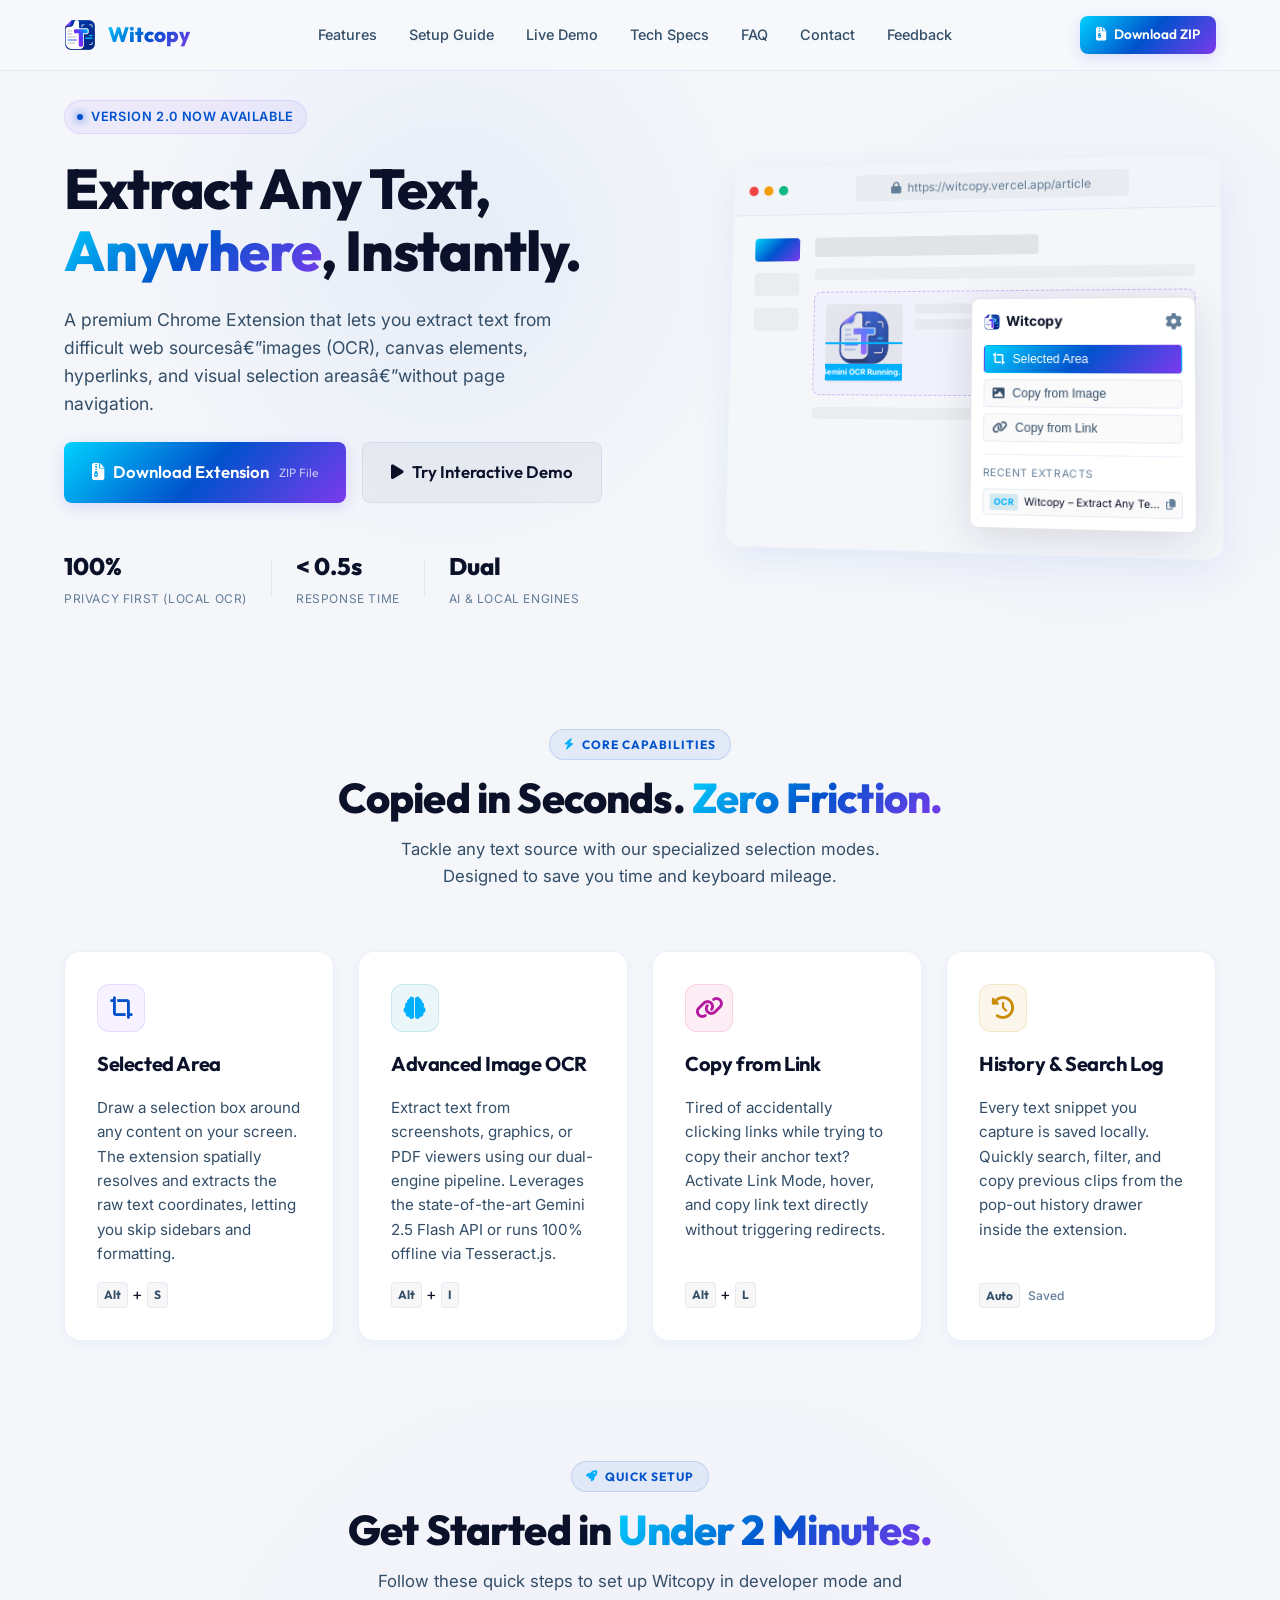
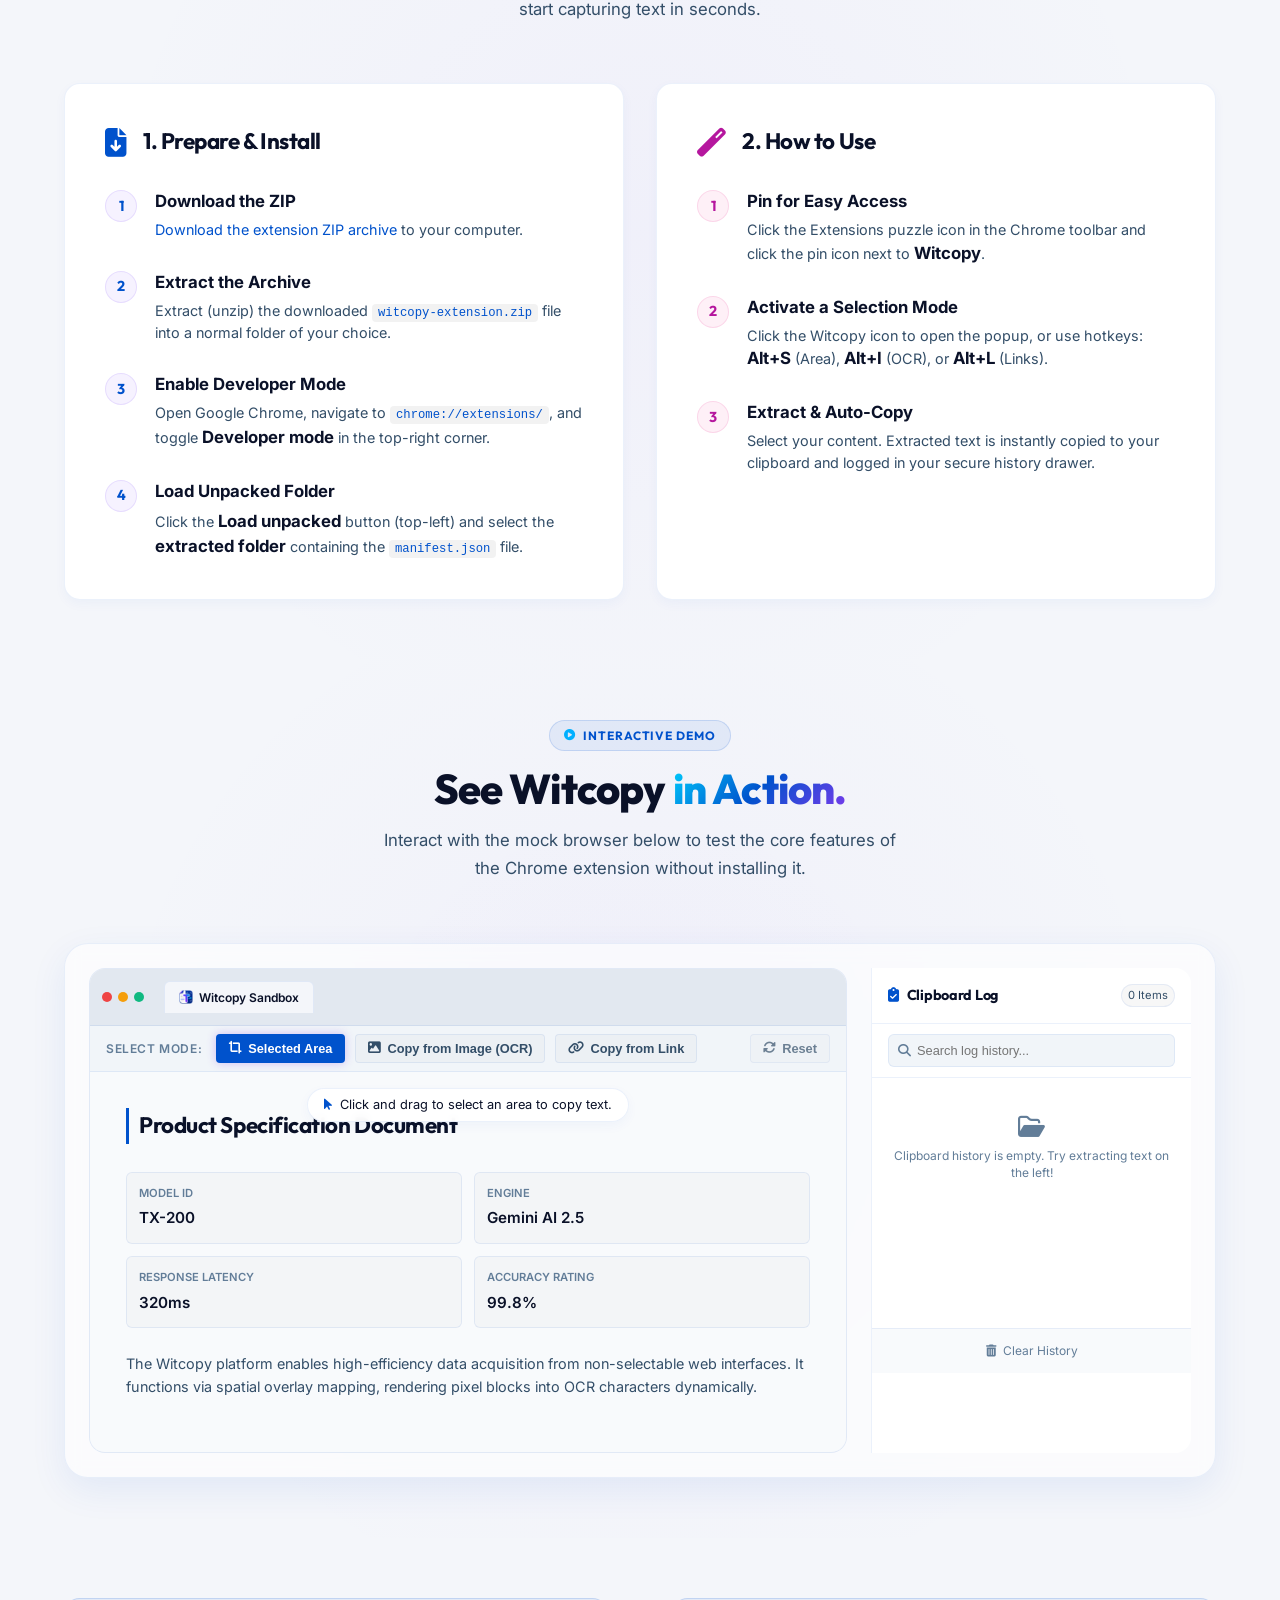
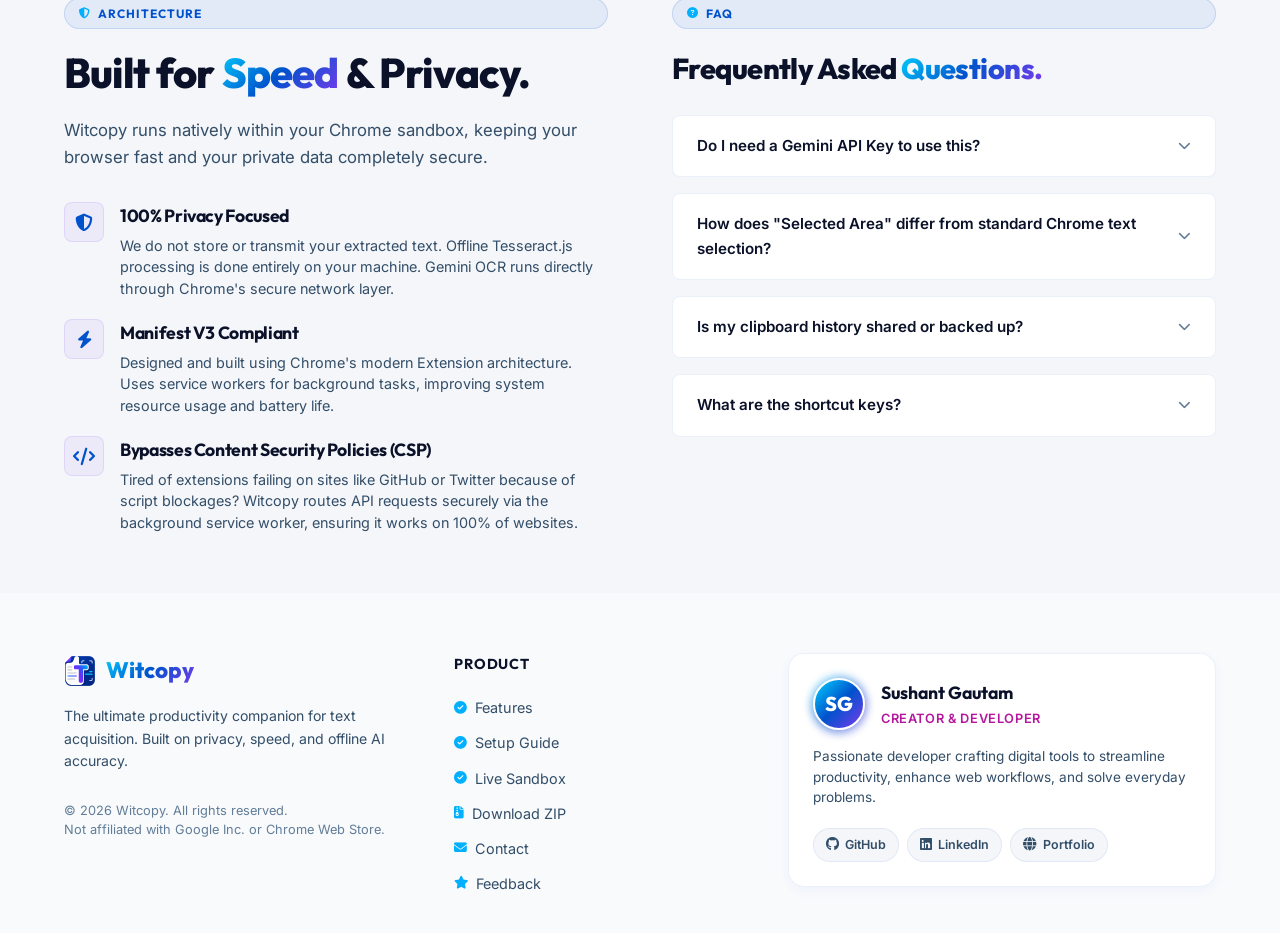
==== commit 4dd319e3: "change the brand name and add teh contact ,feedback page" ====
--- a/landing/index.html
+++ b/landing/index.html
@@ -1,49 +1,57 @@
-<!DOCTYPE html>
+﻿<!DOCTYPE html>
 <html lang="en">
+
 <head>
   <meta charset="UTF-8">
   <meta name="viewport" content="width=device-width, initial-scale=1.0">
-  <title>Textora – Extract Any Text (Chrome Extension)</title>
-  <meta name="description" content="Instantly copy all readable text from any webpage — full page, selected area, canvas elements, and image OCR. Powered by Gemini 2.5 Flash.">
+  <title>Witcopy Extract Any Text (Chrome Extension)</title>
+  <meta name="description"
+    content="Instantly copy all readable text from any webpage â€” full page, selected area, canvas elements, and image OCR. Powered by Gemini 2.5 Flash.">
   <link rel="icon" type="image/png" href="favicon.png">
-  
+
   <!-- SEO & Social Meta Tags -->
-  <meta property="og:title" content="Textora – Extract Any Text">
-  <meta property="og:description" content="Instantly copy all readable text from any webpage — full page, selected area, canvas elements, and image OCR.">
+  <meta property="og:title" content="Witcopy â€“ Extract Any Text">
+  <meta property="og:description"
+    content="Instantly copy all readable text from any webpage â€” full page, selected area, canvas elements, and image OCR.">
   <meta property="og:image" content="logo.webp">
   <meta name="twitter:card" content="summary_large_image">
 
   <!-- Google Fonts -->
   <link rel="preconnect" href="https://fonts.googleapis.com">
   <link rel="preconnect" href="https://fonts.gstatic.com" crossorigin>
-  <link href="https://fonts.googleapis.com/css2?family=Inter:wght@300;400;500;600;700&family=Outfit:wght@400;500;600;700;800&display=swap" rel="stylesheet">
-  
+  <link
+    href="https://fonts.googleapis.com/css2?family=Inter:wght@300;400;500;600;700&family=Outfit:wght@400;500;600;700;800&display=swap"
+    rel="stylesheet">
+
   <!-- FontAwesome Icons -->
   <link rel="stylesheet" href="https://cdnjs.cloudflare.com/ajax/libs/font-awesome/6.4.0/css/all.min.css">
-  
+
   <!-- Custom Stylesheet -->
   <link rel="stylesheet" href="style.css?v=1.7">
 </head>
+
 <body>
 
   <!-- Navigation Bar -->
   <header class="navbar" id="navbar">
     <div class="nav-container">
       <a href="#" class="brand">
-        <img src="icon128.png" alt="Textora Logo" class="brand-logo" id="brand-logo-img">
-        <span class="brand-name">Textora</span>
+        <img src="icon128.png" alt="Witcopy Logo" class="brand-logo" id="brand-logo-img">
+        <span class="brand-name">Witcopy</span>
       </a>
-      
+
       <nav class="nav-menu" id="nav-menu">
         <a href="#features" class="nav-link">Features</a>
         <a href="#guide" class="nav-link">Setup Guide</a>
         <a href="#playground" class="nav-link">Live Demo</a>
         <a href="#specs" class="nav-link">Tech Specs</a>
         <a href="#faq" class="nav-link">FAQ</a>
+        <a href="pages/contact.html" class="nav-link">Contact</a>
+        <a href="pages/feedback.html" class="nav-link">Feedback</a>
       </nav>
-      
+
       <div class="nav-cta-wrapper">
-        <a href="textora-extension.zip" download class="btn btn-primary btn-nav" id="nav-install-btn">
+        <a href="witcopy-extension.zip" download class="btn btn-primary btn-nav" id="nav-install-btn">
           <i class="fas fa-file-archive"></i> Download ZIP
         </a>
       </div>
@@ -54,7 +62,7 @@
   <section class="hero-section">
     <div class="hero-glow-1"></div>
     <div class="hero-glow-2"></div>
-    
+
     <div class="container hero-container">
       <div class="hero-content">
         <div class="hero-badge" id="hero-badge-tag">
@@ -65,10 +73,11 @@
           Extract Any Text, <span class="gradient-text">Anywhere</span>, Instantly.
         </h1>
         <p class="hero-description">
-          A premium Chrome Extension that lets you extract text from difficult web sources—images (OCR), canvas elements, hyperlinks, and visual selection areas—without page navigation.
+          A premium Chrome Extension that lets you extract text from difficult web sourcesâ€”images (OCR), canvas
+          elements, hyperlinks, and visual selection areasâ€”without page navigation.
         </p>
         <div class="hero-ctas">
-          <a href="textora-extension.zip" download class="btn btn-primary btn-lg" id="hero-primary-cta">
+          <a href="witcopy-extension.zip" download class="btn btn-primary btn-lg" id="hero-primary-cta">
             <i class="fas fa-file-archive"></i> Download Extension <span class="btn-subtext">ZIP File</span>
           </a>
           <a href="#playground" class="btn btn-secondary btn-lg" id="hero-secondary-cta">
@@ -92,7 +101,7 @@
           </div>
         </div>
       </div>
-      
+
       <!-- Interactive Preview/Mockup Window -->
       <div class="hero-preview">
         <div class="browser-window">
@@ -103,7 +112,7 @@
               <span class="dot dot-green"></span>
             </div>
             <div class="browser-address">
-              <i class="fas fa-lock"></i> https://textora.vercel.app/article
+              <i class="fas fa-lock"></i> https://witcopy.vercel.app/article
             </div>
           </div>
           <div class="browser-content">
@@ -116,7 +125,7 @@
               <div class="mock-body">
                 <div class="mock-text-title"></div>
                 <div class="mock-text-paragraph-long"></div>
-                
+
                 <!-- Simulated Selection Area -->
                 <div class="mock-selection-container">
                   <div class="mock-image-container">
@@ -129,13 +138,13 @@
 
                 <div class="mock-text-paragraph-medium"></div>
               </div>
-              
+
               <!-- Simulated Extension Popup Overlay -->
               <div class="mock-extension-popup">
                 <div class="popup-header">
                   <div class="popup-title">
-                    <img src="icon128.png" alt="Textora Icon" class="popup-logo">
-                    <span>Textora</span>
+                    <img src="icon128.png" alt="Witcopy Icon" class="popup-logo">
+                    <span>Witcopy</span>
                   </div>
                   <i class="fas fa-cog text-muted"></i>
                 </div>
@@ -148,7 +157,7 @@
                   <div class="history-preview-title">Recent Extracts</div>
                   <div class="history-item">
                     <span class="history-badge ocr">OCR</span>
-                    <span class="history-text">Textora - Extract Any Text Instantly</span>
+                    <span class="history-text">Witcopy – Extract Any Text Instantly</span>
                     <i class="fas fa-copy icon-copy"></i>
                   </div>
                 </div>
@@ -166,9 +175,10 @@
       <div class="section-header">
         <span class="section-eyebrow"><i class="fas fa-bolt"></i> Core Capabilities</span>
         <h2 class="section-title">Copied in Seconds. <span class="gradient-text">Zero Friction.</span></h2>
-        <p class="section-subtitle">Tackle any text source with our specialized selection modes. Designed to save you time and keyboard mileage.</p>
-      </div>
-      
+        <p class="section-subtitle">Tackle any text source with our specialized selection modes. Designed to save you
+          time and keyboard mileage.</p>
+      </div>
+
       <div class="features-grid">
         <!-- Feature 1 -->
         <div class="feature-card" id="feature-card-area">
@@ -177,7 +187,8 @@
           </div>
           <h3 class="feature-card-title">Selected Area</h3>
           <p class="feature-card-description">
-            Draw a selection box around any content on your screen. The extension spatially resolves and extracts the raw text coordinates, letting you skip sidebars and formatting.
+            Draw a selection box around any content on your screen. The extension spatially resolves and extracts the
+            raw text coordinates, letting you skip sidebars and formatting.
           </p>
           <div class="feature-shortcut">
             <span class="shortcut-key">Alt</span> + <span class="shortcut-key">S</span>
@@ -191,7 +202,8 @@
           </div>
           <h3 class="feature-card-title">Advanced Image OCR</h3>
           <p class="feature-card-description">
-            Extract text from screenshots, graphics, or PDF viewers using our dual-engine pipeline. Leverages the state-of-the-art Gemini 2.5 Flash API or runs 100% offline via Tesseract.js.
+            Extract text from screenshots, graphics, or PDF viewers using our dual-engine pipeline. Leverages the
+            state-of-the-art Gemini 2.5 Flash API or runs 100% offline via Tesseract.js.
           </p>
           <div class="feature-shortcut">
             <span class="shortcut-key">Alt</span> + <span class="shortcut-key">I</span>
@@ -205,7 +217,8 @@
           </div>
           <h3 class="feature-card-title">Copy from Link</h3>
           <p class="feature-card-description">
-            Tired of accidentally clicking links while trying to copy their anchor text? Activate Link Mode, hover, and copy link text directly without triggering redirects.
+            Tired of accidentally clicking links while trying to copy their anchor text? Activate Link Mode, hover, and
+            copy link text directly without triggering redirects.
           </p>
           <div class="feature-shortcut">
             <span class="shortcut-key">Alt</span> + <span class="shortcut-key">L</span>
@@ -219,7 +232,8 @@
           </div>
           <h3 class="feature-card-title">History & Search Log</h3>
           <p class="feature-card-description">
-            Every text snippet you capture is saved locally. Quickly search, filter, and copy previous clips from the pop-out history drawer inside the extension.
+            Every text snippet you capture is saved locally. Quickly search, filter, and copy previous clips from the
+            pop-out history drawer inside the extension.
           </p>
           <div class="feature-shortcut">
             <span class="shortcut-key">Auto</span> <span class="shortcut-label">Saved</span>
@@ -235,9 +249,10 @@
       <div class="section-header">
         <span class="section-eyebrow"><i class="fas fa-rocket"></i> Quick Setup</span>
         <h2 class="section-title">Get Started in <span class="gradient-text">Under 2 Minutes.</span></h2>
-        <p class="section-subtitle">Follow these quick steps to set up Textora in developer mode and start capturing text in seconds.</p>
-      </div>
-      
+        <p class="section-subtitle">Follow these quick steps to set up Witcopy in developer mode and start capturing
+          text in seconds.</p>
+      </div>
+
       <div class="guide-grid">
         <!-- Left Side: Prepare / Install -->
         <div class="guide-card">
@@ -250,28 +265,32 @@
               <span class="step-num-badge">1</span>
               <div class="step-text">
                 <strong>Download the ZIP</strong>
-                <p><a href="textora-extension.zip" download class="text-indigo">Download the extension ZIP archive</a> to your computer.</p>
+                <p><a href="witcopy-extension.zip" download class="text-indigo">Download the extension ZIP archive</a>
+                  to your computer.</p>
               </div>
             </li>
             <li>
               <span class="step-num-badge">2</span>
               <div class="step-text">
                 <strong>Extract the Archive</strong>
-                <p>Extract (unzip) the downloaded <code>textora-extension.zip</code> file into a normal folder of your choice.</p>
+                <p>Extract (unzip) the downloaded <code>witcopy-extension.zip</code> file into a normal folder of your
+                  choice.</p>
               </div>
             </li>
             <li>
               <span class="step-num-badge">3</span>
               <div class="step-text">
                 <strong>Enable Developer Mode</strong>
-                <p>Open Google Chrome, navigate to <code>chrome://extensions/</code>, and toggle <strong>Developer mode</strong> in the top-right corner.</p>
+                <p>Open Google Chrome, navigate to <code>chrome://extensions/</code>, and toggle <strong>Developer
+                    mode</strong> in the top-right corner.</p>
               </div>
             </li>
             <li>
               <span class="step-num-badge">4</span>
               <div class="step-text">
                 <strong>Load Unpacked Folder</strong>
-                <p>Click the <strong>Load unpacked</strong> button (top-left) and select the <strong>extracted folder</strong> containing the <code>manifest.json</code> file.</p>
+                <p>Click the <strong>Load unpacked</strong> button (top-left) and select the <strong>extracted
+                    folder</strong> containing the <code>manifest.json</code> file.</p>
               </div>
             </li>
           </ul>
@@ -288,21 +307,24 @@
               <span class="step-num-badge">1</span>
               <div class="step-text">
                 <strong>Pin for Easy Access</strong>
-                <p>Click the Extensions puzzle icon in the Chrome toolbar and click the pin icon next to <strong>Textora</strong>.</p>
+                <p>Click the Extensions puzzle icon in the Chrome toolbar and click the pin icon next to
+                  <strong>Witcopy</strong>.</p>
               </div>
             </li>
             <li>
               <span class="step-num-badge">2</span>
               <div class="step-text">
                 <strong>Activate a Selection Mode</strong>
-                <p>Click the Textora icon to open the popup, or use hotkeys: <strong>Alt+S</strong> (Area), <strong>Alt+I</strong> (OCR), or <strong>Alt+L</strong> (Links).</p>
+                <p>Click the Witcopy icon to open the popup, or use hotkeys: <strong>Alt+S</strong> (Area),
+                  <strong>Alt+I</strong> (OCR), or <strong>Alt+L</strong> (Links).</p>
               </div>
             </li>
             <li>
               <span class="step-num-badge">3</span>
               <div class="step-text">
                 <strong>Extract & Auto-Copy</strong>
-                <p>Select your content. Extracted text is instantly copied to your clipboard and logged in your secure history drawer.</p>
+                <p>Select your content. Extracted text is instantly copied to your clipboard and logged in your secure
+                  history drawer.</p>
               </div>
             </li>
           </ul>
@@ -317,8 +339,9 @@
     <div class="container">
       <div class="section-header">
         <span class="section-eyebrow"><i class="fas fa-play-circle"></i> Interactive Demo</span>
-        <h2 class="section-title">See Textora <span class="gradient-text">in Action.</span></h2>
-        <p class="section-subtitle">Interact with the mock browser below to test the core features of the Chrome extension without installing it.</p>
+        <h2 class="section-title">See Witcopy <span class="gradient-text">in Action.</span></h2>
+        <p class="section-subtitle">Interact with the mock browser below to test the core features of the Chrome
+          extension without installing it.</p>
       </div>
 
       <div class="playground-layout">
@@ -332,12 +355,12 @@
             </div>
             <div class="simulator-tabs">
               <div class="simulator-tab active">
-                <img src="icon128.png" alt="Textora Tab Logo" class="tab-icon">
-                Textora Sandbox
-              </div>
-            </div>
-          </div>
-          
+                <img src="icon128.png" alt="Witcopy Tab Logo" class="tab-icon">
+                Witcopy Sandbox
+              </div>
+            </div>
+          </div>
+
           <!-- Mode Toolbar Selector -->
           <div class="simulator-toolbar">
             <span class="toolbar-label">Select Mode:</span>
@@ -388,8 +411,10 @@
                     <span class="grid-val">99.8%</span>
                   </div>
                 </div>
-                <p class="sandbox-desc" data-text="The Textora platform enables high-efficiency data acquisition from non-selectable web interfaces.">
-                  The Textora platform enables high-efficiency data acquisition from non-selectable web interfaces. It functions via spatial overlay mapping, rendering pixel blocks into OCR characters dynamically.
+                <p class="sandbox-desc"
+                  data-text="The Witcopy platform enables high-efficiency data acquisition from non-selectable web interfaces.">
+                  The Witcopy platform enables high-efficiency data acquisition from non-selectable web interfaces. It
+                  functions via spatial overlay mapping, rendering pixel blocks into OCR characters dynamically.
                 </p>
               </div>
 
@@ -398,9 +423,9 @@
                 <h3 class="sandbox-title">Extract Text from Images</h3>
                 <p class="sandbox-desc">Double click the image or draw a box over it to trigger simulated OCR.</p>
                 <div class="ocr-playground-image-container" id="ocr-img-container">
-                  <img src="logo.webp" alt="Textora Infographic Logo" class="ocr-target-image" id="ocr-target-image-el">
+                  <img src="logo.webp" alt="Witcopy Infographic Logo" class="ocr-target-image" id="ocr-target-image-el">
                   <div class="ocr-marker-overlay">
-                    <div class="text-marker" style="top: 25%; left: 35%;">TEXTORA OCR</div>
+                    <div class="text-marker" style="top: 25%; left: 35%;">WITCOPY OCR</div>
                     <div class="text-marker" style="top: 50%; left: 24%;">FAST MULTIMODAL EXTRACTION</div>
                     <div class="text-marker" style="top: 72%; left: 33%;">100% RELIABLE TEXT CAPTURE</div>
                   </div>
@@ -412,9 +437,10 @@
               <div class="sandbox-link-content" id="content-link-pane">
                 <h3 class="sandbox-title">Copy Link Text</h3>
                 <p class="sandbox-desc">Clicking any link below will copy its text without redirecting your browser.</p>
-                
+
                 <div class="sandbox-links-list">
-                  <a href="textora-extension.zip" download class="sandbox-sim-link" data-text="Download V2.0 Setup Installer">
+                  <a href="witcopy-extension.zip" download class="sandbox-sim-link"
+                    data-text="Download V2.0 Setup Installer">
                     <i class="fas fa-download"></i> Download V2.0 Setup Installer
                   </a>
                   <a href="#playground" class="sandbox-sim-link" data-text="Access Gemini API Developer Console">
@@ -439,7 +465,7 @@
             <i class="fas fa-search search-icon"></i>
             <input type="text" placeholder="Search log history..." class="search-input" id="search-history-input">
           </div>
-          
+
           <!-- History Items Container -->
           <div class="sidebar-history-list" id="history-items-list">
             <!-- Dynamic items go here -->
@@ -464,15 +490,18 @@
     <div class="container">
       <div class="specs-grid">
         <div class="specs-details">
-          <span class="section-eyebrow" style="justify-content:flex-start;"><i class="fas fa-shield-alt"></i> Architecture</span>
+          <span class="section-eyebrow" style="justify-content:flex-start;"><i class="fas fa-shield-alt"></i>
+            Architecture</span>
           <h2 class="section-title text-left">Built for <span class="gradient-text">Speed</span> &amp; Privacy.</h2>
-          <p class="specs-intro">Textora runs natively within your Chrome sandbox, keeping your browser fast and your private data completely secure.</p>
-          
+          <p class="specs-intro">Witcopy runs natively within your Chrome sandbox, keeping your browser fast and your
+            private data completely secure.</p>
+
           <div class="spec-row">
             <div class="spec-icon"><i class="fas fa-shield-alt"></i></div>
             <div class="spec-info">
               <h4>100% Privacy Focused</h4>
-              <p>We do not store or transmit your extracted text. Offline Tesseract.js processing is done entirely on your machine. Gemini OCR runs directly through Chrome's secure network layer.</p>
+              <p>We do not store or transmit your extracted text. Offline Tesseract.js processing is done entirely on
+                your machine. Gemini OCR runs directly through Chrome's secure network layer.</p>
             </div>
           </div>
 
@@ -480,7 +509,8 @@
             <div class="spec-icon"><i class="fas fa-bolt"></i></div>
             <div class="spec-info">
               <h4>Manifest V3 Compliant</h4>
-              <p>Designed and built using Chrome's modern Extension architecture. Uses service workers for background tasks, improving system resource usage and battery life.</p>
+              <p>Designed and built using Chrome's modern Extension architecture. Uses service workers for background
+                tasks, improving system resource usage and battery life.</p>
             </div>
           </div>
 
@@ -488,23 +518,27 @@
             <div class="spec-icon"><i class="fas fa-code"></i></div>
             <div class="spec-info">
               <h4>Bypasses Content Security Policies (CSP)</h4>
-              <p>Tired of extensions failing on sites like GitHub or Twitter because of script blockages? Textora routes API requests securely via the background service worker, ensuring it works on 100% of websites.</p>
+              <p>Tired of extensions failing on sites like GitHub or Twitter because of script blockages? Witcopy routes
+                API requests securely via the background service worker, ensuring it works on 100% of websites.</p>
             </div>
           </div>
         </div>
 
         <!-- FAQ Cards -->
         <div class="faq-container" id="faq">
-          <span class="section-eyebrow" style="justify-content:flex-start;"><i class="fas fa-question-circle"></i> FAQ</span>
+          <span class="section-eyebrow" style="justify-content:flex-start;"><i class="fas fa-question-circle"></i>
+            FAQ</span>
           <h3 class="faq-section-title">Frequently Asked <span class="gradient-text">Questions.</span></h3>
-          
+
           <div class="faq-item">
             <div class="faq-question">
               <span>Do I need a Gemini API Key to use this?</span>
               <i class="fas fa-chevron-down faq-arrow"></i>
             </div>
             <div class="faq-answer">
-              <p>No, you do not. Textora includes Tesseract.js running fully locally in your browser to perform OCR offline. If you want maximum speed and accuracy for complex text, you can configure your own Gemini API Key (Gemini 2.5 Flash is currently free to use).</p>
+              <p>No, you do not. Witcopy includes Tesseract.js running fully locally in your browser to perform OCR
+                offline. If you want maximum speed and accuracy for complex text, you can configure your own Gemini API
+                Key (Gemini 2.5 Flash is currently free to use).</p>
             </div>
           </div>
 
@@ -514,7 +548,9 @@
               <i class="fas fa-chevron-down faq-arrow"></i>
             </div>
             <div class="faq-answer">
-              <p>Standard selection forces you to select lines of text sequentially. Selected Area lets you draw a physical bounding box. It then traverses the page's DOM elements and extracts only the text that visually overlaps with that box. Ideal for columns, graphs, and tables.</p>
+              <p>Standard selection forces you to select lines of text sequentially. Selected Area lets you draw a
+                physical bounding box. It then traverses the page's DOM elements and extracts only the text that
+                visually overlaps with that box. Ideal for columns, graphs, and tables.</p>
             </div>
           </div>
 
@@ -524,7 +560,8 @@
               <i class="fas fa-chevron-down faq-arrow"></i>
             </div>
             <div class="faq-answer">
-              <p>Never. Your history is stored inside the local storage of your web browser (`chrome.storage.local`). We have no servers, no analytic scripts tracking your copies, and zero access to your captured text.</p>
+              <p>Never. Your history is stored inside the local storage of your web browser (`chrome.storage.local`). We
+                have no servers, no analytic scripts tracking your copies, and zero access to your captured text.</p>
             </div>
           </div>
 
@@ -534,7 +571,9 @@
               <i class="fas fa-chevron-down faq-arrow"></i>
             </div>
             <div class="faq-answer">
-              <p>You can toggle actions instantly using the standard hotkeys: Alt+S (Selected Area), Alt+I (Copy from Image OCR), and Alt+L (Copy Link Text). These shortcuts can be customized in `chrome://extensions/shortcuts`.</p>
+              <p>You can toggle actions instantly using the standard hotkeys: Alt+S (Selected Area), Alt+I (Copy from
+                Image OCR), and Alt+L (Copy Link Text). These shortcuts can be customized in
+                `chrome://extensions/shortcuts`.</p>
             </div>
           </div>
         </div>
@@ -550,20 +589,28 @@
       <!-- Column 1: Brand Info & Copyright -->
       <div class="footer-brand">
         <div class="footer-logo-wrapper">
-          <img src="icon128.png" alt="Textora Footer Logo" class="footer-logo">
-          <span class="footer-logo-text">Textora</span>
-        </div>
-        <p class="footer-desc">The ultimate productivity companion for text acquisition. Built on privacy, speed, and offline AI accuracy.</p>
-        <p class="footer-copyright">&copy; 2026 Textora. All rights reserved.<br>Not affiliated with Google Inc. or Chrome Web Store.</p>
-      </div>
-      
+          <img src="icon128.png" alt="Witcopy Footer Logo" class="footer-logo">
+          <span class="footer-logo-text">Witcopy</span>
+        </div>
+        <p class="footer-desc">The ultimate productivity companion for text acquisition. Built on privacy, speed, and
+          offline AI accuracy.</p>
+        <p class="footer-copyright">&copy; 2026 Witcopy. All rights reserved.<br>Not affiliated with Google Inc. or
+          Chrome Web Store.</p>
+      </div>
+
       <!-- Column 2: Product Quick Links -->
       <div class="footer-links-col">
         <h5>Product</h5>
         <a href="#features" id="footer-link-features"><i class="fas fa-circle-check footer-link-icon"></i> Features</a>
         <a href="#guide" id="footer-link-guide"><i class="fas fa-circle-check footer-link-icon"></i> Setup Guide</a>
-        <a href="#playground" id="footer-link-playground"><i class="fas fa-circle-check footer-link-icon"></i> Live Sandbox</a>
-        <a href="textora-extension.zip" download id="footer-link-download"><i class="fas fa-file-archive footer-link-icon"></i> Download ZIP</a>
+        <a href="#playground" id="footer-link-playground"><i class="fas fa-circle-check footer-link-icon"></i> Live
+          Sandbox</a>
+        <a href="witcopy-extension.zip" download id="footer-link-download"><i
+            class="fas fa-file-archive footer-link-icon"></i> Download ZIP</a>
+        <a href="pages/contact.html" id="footer-link-contact"><i class="fas fa-envelope footer-link-icon"></i>
+          Contact</a>
+        <a href="pages/feedback.html" id="footer-link-feedback"><i class="fas fa-star footer-link-icon"></i>
+          Feedback</a>
       </div>
 
       <!-- Column 3: Founder Card -->
@@ -579,17 +626,21 @@
               <span class="founder-role">Creator & Developer</span>
             </div>
           </div>
-          <p class="founder-bio">Passionate developer crafting digital tools to streamline productivity, enhance web workflows, and solve everyday problems.</p>
+          <p class="founder-bio">Passionate developer crafting digital tools to streamline productivity, enhance web
+            workflows, and solve everyday problems.</p>
           <div class="founder-socials">
-            <a href="https://github.com/Iamsushantgautam" target="_blank" class="founder-social-btn github" id="founder-link-github" aria-label="GitHub">
+            <a href="https://github.com/Iamsushantgautam" target="_blank" class="founder-social-btn github"
+              id="founder-link-github" aria-label="GitHub">
               <i class="fab fa-github"></i>
               <span>GitHub</span>
             </a>
-            <a href="https://www.linkedin.com/in/iamsushantgautam" target="_blank" class="founder-social-btn linkedin" id="founder-link-linkedin" aria-label="LinkedIn">
+            <a href="https://www.linkedin.com/in/iamsushantgautam" target="_blank" class="founder-social-btn linkedin"
+              id="founder-link-linkedin" aria-label="LinkedIn">
               <i class="fab fa-linkedin"></i>
               <span>LinkedIn</span>
             </a>
-            <a href="https://sushant.online" target="_blank" class="founder-social-btn portfolio" id="founder-link-portfolio" aria-label="Portfolio">
+            <a href="https://sushant.online" target="_blank" class="founder-social-btn portfolio"
+              id="founder-link-portfolio" aria-label="Portfolio">
               <i class="fas fa-globe"></i>
               <span>Portfolio</span>
             </a>
@@ -602,4 +653,5 @@
   <!-- Script for Interactive Playground -->
   <script src="script.js?v=1.1"></script>
 </body>
-</html>
+
+</html>
--- a/landing/style.css
+++ b/landing/style.css
@@ -1,5 +1,5 @@
 /* ==========================================================================
-   Textora Landing Page - Design System & Styling (Light Mode Exclusive)
+   Witcopy Landing Page - Design System & Styling (Light Mode Exclusive)
    ========================================================================== */
 
 /* --- CSS VARIABLES & TOKENS --- */
@@ -2002,3 +2002,573 @@
     justify-content: center;
   }
 }
+
+/* ==========================================================================
+   FORM PAGES — Contact, Feedback, Thanks
+   ========================================================================== */
+
+.nav-link-active {
+  color: var(--color-primary) !important;
+  font-weight: 600;
+}
+
+/* --- Inline Success Banner (shown after AJAX submit) --- */
+.form-success-banner {
+  display: flex;
+  align-items: flex-start;
+  gap: 16px;
+  background: linear-gradient(135deg, rgba(0, 176, 255, 0.07), rgba(0, 82, 204, 0.05));
+  border: 1.5px solid rgba(0, 82, 204, 0.18);
+  border-radius: var(--border-radius-md);
+  padding: 24px 28px;
+  margin-bottom: 24px;
+  animation: fadeInUp 0.4s ease both;
+}
+
+.form-success-banner .success-icon {
+  font-size: 2rem;
+  color: var(--color-primary);
+  line-height: 1;
+  flex-shrink: 0;
+}
+
+.form-success-banner strong {
+  display: block;
+  font-family: var(--font-display);
+  font-size: 1.1rem;
+  font-weight: 700;
+  color: var(--text-primary);
+  margin-bottom: 4px;
+}
+
+.form-success-banner p {
+  font-size: 0.88rem;
+  color: var(--text-secondary);
+  line-height: 1.5;
+}
+
+/* --- Inline Error Banner (shown on AJAX failure) --- */
+.form-error-banner {
+  display: flex;
+  align-items: flex-start;
+  gap: 14px;
+  background: linear-gradient(135deg, rgba(239, 68, 68, 0.06), rgba(220, 38, 38, 0.04));
+  border: 1.5px solid rgba(239, 68, 68, 0.25);
+  border-radius: var(--border-radius-md);
+  padding: 18px 22px;
+  animation: fadeInUp 0.35s ease both;
+}
+
+.form-error-banner > i {
+  font-size: 1.4rem;
+  color: #dc2626;
+  flex-shrink: 0;
+  margin-top: 2px;
+}
+
+.form-error-banner strong {
+  display: block;
+  font-family: var(--font-display);
+  font-size: 0.95rem;
+  font-weight: 700;
+  color: #b91c1c;
+  margin-bottom: 3px;
+}
+
+.form-error-banner p {
+  font-size: 0.84rem;
+  color: var(--text-secondary);
+  line-height: 1.5;
+}
+
+/* --- Page Hero --- */
+.form-page-hero {
+  position: relative;
+  padding: 140px 0 70px 0;
+  background: radial-gradient(circle at 30% 50%, rgba(0, 82, 204, 0.05) 0%, transparent 65%),
+              radial-gradient(circle at 70% 30%, rgba(0, 176, 255, 0.04) 0%, transparent 60%);
+  overflow: hidden;
+}
+
+.feedback-hero {
+  background: radial-gradient(circle at 30% 50%, rgba(181, 23, 158, 0.05) 0%, transparent 65%),
+              radial-gradient(circle at 70% 30%, rgba(124, 58, 237, 0.04) 0%, transparent 60%);
+}
+
+.form-page-glow {
+  position: absolute;
+  top: 0; left: 0; right: 0; bottom: 0;
+  background: radial-gradient(ellipse at 50% 0%, rgba(0, 82, 204, 0.06) 0%, transparent 70%);
+  pointer-events: none;
+}
+
+.form-page-hero-inner {
+  display: flex;
+  flex-direction: column;
+  align-items: center;
+  text-align: center;
+  gap: 16px;
+  max-width: 680px;
+  margin: 0 auto;
+}
+
+.form-page-title {
+  font-size: 3rem;
+  font-weight: 800;
+  line-height: 1.15;
+  color: var(--text-primary);
+}
+
+.form-page-subtitle {
+  font-size: 1.1rem;
+  color: var(--text-secondary);
+  line-height: 1.65;
+  max-width: 520px;
+}
+
+/* --- Form Section Layout --- */
+.form-section {
+  padding: 0 0 80px 0;
+}
+
+.form-layout {
+  display: grid;
+  grid-template-columns: 300px 1fr;
+  gap: 32px;
+  align-items: start;
+}
+
+.feedback-layout {
+  display: grid;
+  grid-template-columns: 1fr;
+  gap: 28px;
+  max-width: 760px;
+  margin: 0 auto;
+}
+
+/* --- Info Cards (Contact Page) --- */
+.form-info-col {
+  display: flex;
+  flex-direction: column;
+  gap: 16px;
+  position: sticky;
+  top: 100px;
+}
+
+.info-card {
+  background: var(--bg-surface);
+  border: 1px solid var(--border-color);
+  border-radius: var(--border-radius-md);
+  padding: 20px;
+  display: flex;
+  align-items: flex-start;
+  gap: 16px;
+  box-shadow: var(--shadow-sm);
+  transition: all var(--transition-normal);
+}
+
+.info-card:hover {
+  transform: translateY(-3px);
+  box-shadow: var(--shadow-md);
+  border-color: var(--border-color-focus);
+}
+
+.info-card-icon {
+  width: 44px;
+  height: 44px;
+  border-radius: 12px;
+  display: flex;
+  align-items: center;
+  justify-content: center;
+  font-size: 1.2rem;
+  flex-shrink: 0;
+}
+
+.info-card h4 {
+  font-size: 0.95rem;
+  font-weight: 700;
+  color: var(--text-primary);
+  margin-bottom: 4px;
+}
+
+.info-card p {
+  font-size: 0.85rem;
+  color: var(--text-secondary);
+  line-height: 1.4;
+}
+
+/* --- Form Card --- */
+.form-card {
+  background: var(--bg-surface);
+  border: 1px solid var(--border-color);
+  border-radius: var(--border-radius-lg);
+  padding: 40px;
+  box-shadow: var(--shadow-sm);
+}
+
+.form-card-title {
+  font-size: 1.6rem;
+  font-weight: 800;
+  color: var(--text-primary);
+  margin-bottom: 6px;
+}
+
+.form-card-subtitle {
+  font-size: 0.9rem;
+  color: var(--text-secondary);
+  margin-bottom: 28px;
+}
+
+/* --- Form Fields --- */
+.contact-form {
+  display: flex;
+  flex-direction: column;
+  gap: 20px;
+}
+
+.form-row {
+  display: grid;
+  grid-template-columns: 1fr 1fr;
+  gap: 16px;
+}
+
+.form-group {
+  display: flex;
+  flex-direction: column;
+  gap: 7px;
+}
+
+.form-group label {
+  font-size: 0.85rem;
+  font-weight: 600;
+  color: var(--text-primary);
+  font-family: var(--font-display);
+}
+
+.req {
+  color: var(--color-pink);
+}
+
+.input-wrapper {
+  position: relative;
+  display: flex;
+  align-items: center;
+}
+
+.input-icon {
+  position: absolute;
+  left: 14px;
+  color: var(--text-muted);
+  font-size: 0.85rem;
+  pointer-events: none;
+  z-index: 1;
+}
+
+.input-wrapper input,
+.input-wrapper select {
+  width: 100%;
+  padding: 11px 14px 11px 38px;
+  background: var(--bg-input);
+  border: 1.5px solid var(--border-color);
+  border-radius: var(--border-radius-sm);
+  font-family: var(--font-body);
+  font-size: 0.92rem;
+  color: var(--text-primary);
+  transition: all var(--transition-fast);
+  appearance: none;
+  -webkit-appearance: none;
+  outline: none;
+}
+
+.input-wrapper input:focus,
+.input-wrapper select:focus {
+  border-color: var(--color-primary);
+  background: #fff;
+  box-shadow: 0 0 0 3px rgba(0, 82, 204, 0.08);
+}
+
+.input-wrapper input::placeholder {
+  color: var(--text-muted);
+}
+
+.select-arrow {
+  position: absolute;
+  right: 14px;
+  color: var(--text-muted);
+  font-size: 0.75rem;
+  pointer-events: none;
+}
+
+.contact-form textarea {
+  width: 100%;
+  padding: 12px 16px;
+  background: var(--bg-input);
+  border: 1.5px solid var(--border-color);
+  border-radius: var(--border-radius-sm);
+  font-family: var(--font-body);
+  font-size: 0.92rem;
+  color: var(--text-primary);
+  resize: vertical;
+  transition: all var(--transition-fast);
+  outline: none;
+  line-height: 1.6;
+  min-height: 120px;
+}
+
+.contact-form textarea:focus {
+  border-color: var(--color-primary);
+  background: #fff;
+  box-shadow: 0 0 0 3px rgba(0, 82, 204, 0.08);
+}
+
+.contact-form textarea::placeholder {
+  color: var(--text-muted);
+}
+
+.btn-form-submit {
+  align-self: flex-start;
+  padding: 13px 28px;
+  font-size: 1rem;
+  border-radius: var(--border-radius-sm);
+}
+
+/* --- Feedback: Star Rating --- */
+.feedback-intro-card {
+  background: var(--bg-surface);
+  border: 1px solid var(--border-color);
+  border-radius: var(--border-radius-md);
+  padding: 28px 32px;
+  box-shadow: var(--shadow-sm);
+  display: flex;
+  flex-direction: column;
+  gap: 20px;
+}
+
+.rating-card-header {
+  display: flex;
+  align-items: center;
+  gap: 20px;
+}
+
+.rating-icon-badge {
+  width: 52px;
+  height: 52px;
+  border-radius: 14px;
+  background: linear-gradient(135deg, rgba(202, 138, 4, 0.1), rgba(202, 138, 4, 0.2));
+  border: 1px solid rgba(202, 138, 4, 0.2);
+  color: #ca8a04;
+  display: flex;
+  align-items: center;
+  justify-content: center;
+  font-size: 1.4rem;
+  flex-shrink: 0;
+}
+
+.rating-card-header h3 {
+  font-size: 1.1rem;
+  font-weight: 700;
+  color: var(--text-primary);
+  margin-bottom: 4px;
+}
+
+.rating-card-header p {
+  font-size: 0.85rem;
+  color: var(--text-muted);
+}
+
+.star-rating {
+  display: flex;
+  gap: 8px;
+}
+
+.star {
+  background: none;
+  border: none;
+  cursor: pointer;
+  font-size: 2rem;
+  color: #cbd5e1;
+  padding: 4px;
+  transition: color var(--transition-fast), transform var(--transition-fast);
+  line-height: 1;
+}
+
+.star:hover,
+.star.active {
+  color: #f59e0b;
+  transform: scale(1.15);
+}
+
+.rating-label {
+  font-size: 0.85rem;
+  color: var(--text-muted);
+  font-weight: 500;
+  margin-top: -8px;
+}
+
+/* --- Feedback: Checkbox Pills --- */
+.checkbox-grid {
+  display: flex;
+  flex-wrap: wrap;
+  gap: 10px;
+}
+
+.checkbox-pill {
+  display: inline-flex;
+  align-items: center;
+  gap: 7px;
+  padding: 7px 14px;
+  background: var(--bg-main);
+  border: 1.5px solid var(--border-color);
+  border-radius: 999px;
+  font-size: 0.82rem;
+  font-weight: 600;
+  color: var(--text-secondary);
+  cursor: pointer;
+  transition: all var(--transition-fast);
+  user-select: none;
+}
+
+.checkbox-pill input[type="checkbox"] {
+  display: none;
+}
+
+.checkbox-pill:hover {
+  border-color: var(--color-primary);
+  color: var(--color-primary);
+  background: rgba(0, 82, 204, 0.04);
+}
+
+.checkbox-pill:has(input:checked) {
+  background: rgba(0, 82, 204, 0.08);
+  border-color: var(--color-primary);
+  color: var(--color-primary);
+}
+
+/* --- Thanks / Success Page --- */
+.thanks-section {
+  min-height: 100vh;
+  display: flex;
+  align-items: center;
+  justify-content: center;
+  position: relative;
+  padding: 120px 0 60px;
+  background: radial-gradient(circle at 50% 40%, rgba(0, 82, 204, 0.05) 0%, transparent 65%);
+}
+
+.thanks-glow {
+  position: absolute;
+  top: 0; left: 0; right: 0; bottom: 0;
+  background: radial-gradient(ellipse at 50% 0%, rgba(0, 176, 255, 0.06) 0%, transparent 60%);
+  pointer-events: none;
+}
+
+.thanks-container {
+  display: flex;
+  justify-content: center;
+}
+
+.thanks-card {
+  background: var(--bg-surface);
+  border: 1px solid var(--border-color);
+  border-radius: var(--border-radius-lg);
+  padding: 60px 48px;
+  text-align: center;
+  max-width: 520px;
+  width: 100%;
+  box-shadow: var(--shadow-md);
+  display: flex;
+  flex-direction: column;
+  align-items: center;
+  gap: 20px;
+  animation: fadeInUp 0.5s ease both;
+}
+
+.thanks-icon-ring {
+  width: 72px;
+  height: 72px;
+  border-radius: 50%;
+  background: var(--primary-gradient);
+  color: #fff;
+  display: flex;
+  align-items: center;
+  justify-content: center;
+  font-size: 1.8rem;
+  box-shadow: 0 8px 24px rgba(0, 82, 204, 0.25);
+  animation: popIn 0.4s cubic-bezier(0.34, 1.56, 0.64, 1) 0.2s both;
+}
+
+.thanks-title {
+  font-size: 2.2rem;
+  font-weight: 800;
+  line-height: 1.2;
+}
+
+.thanks-body {
+  font-size: 1rem;
+  color: var(--text-secondary);
+  line-height: 1.6;
+  max-width: 380px;
+}
+
+.thanks-actions {
+  display: flex;
+  gap: 12px;
+  flex-wrap: wrap;
+  justify-content: center;
+  margin-top: 8px;
+}
+
+@keyframes fadeInUp {
+  from { opacity: 0; transform: translateY(24px); }
+  to   { opacity: 1; transform: translateY(0); }
+}
+
+@keyframes popIn {
+  from { opacity: 0; transform: scale(0.5); }
+  to   { opacity: 1; transform: scale(1); }
+}
+
+/* --- Responsive: Form Pages --- */
+@media (max-width: 768px) {
+  .form-layout {
+    grid-template-columns: 1fr;
+  }
+
+  .form-info-col {
+    position: static;
+    flex-direction: row;
+    flex-wrap: wrap;
+  }
+
+  .info-card {
+    flex: 1 1 calc(50% - 8px);
+    min-width: 200px;
+  }
+
+  .form-page-title {
+    font-size: 2.2rem;
+  }
+
+  .form-card {
+    padding: 28px 20px;
+  }
+}
+
+@media (max-width: 480px) {
+  .form-row {
+    grid-template-columns: 1fr;
+  }
+
+  .info-card {
+    flex: 1 1 100%;
+  }
+
+  .thanks-card {
+    padding: 40px 24px;
+  }
+
+  .btn-form-submit {
+    width: 100%;
+    justify-content: center;
+  }
+}
